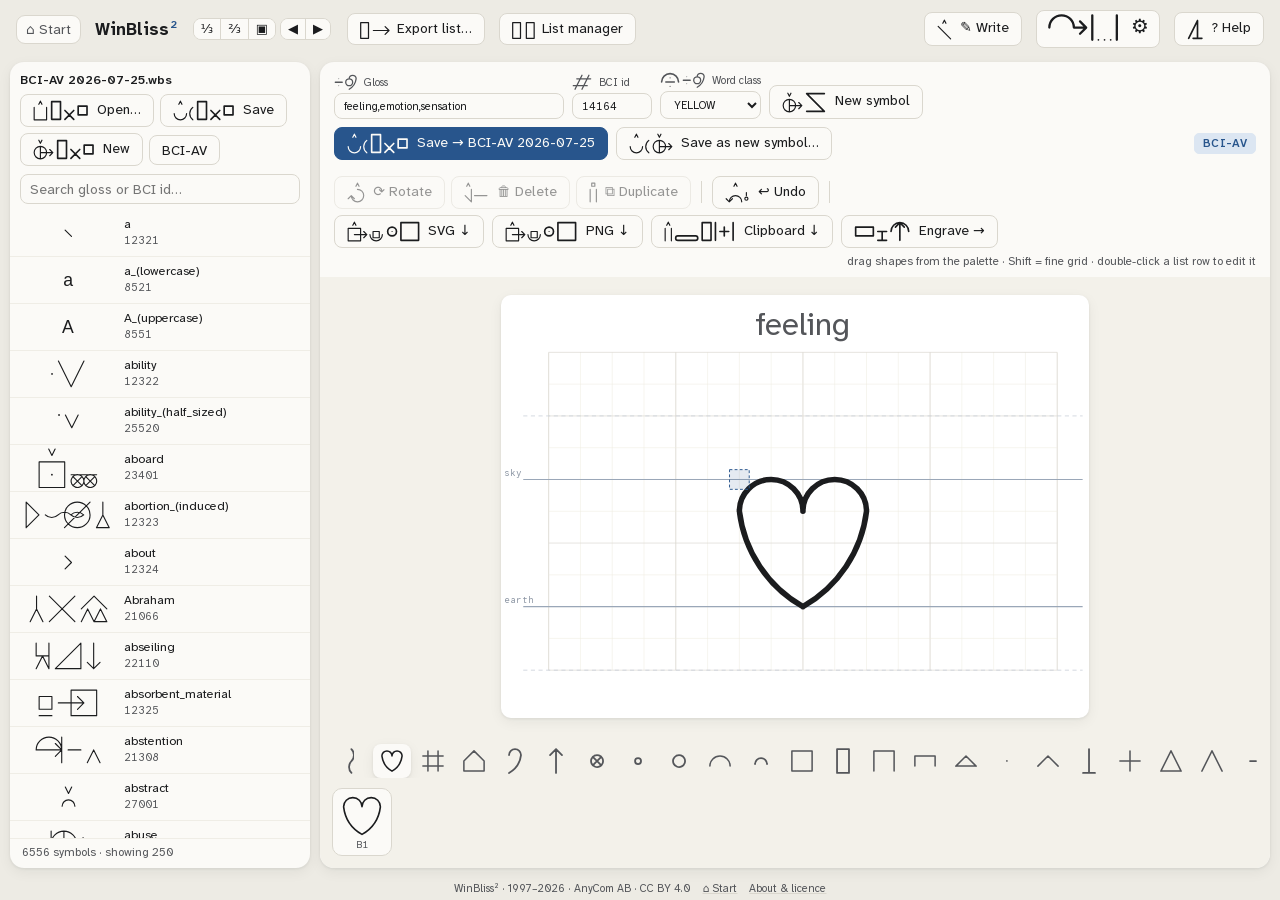
==== workbench/index.html @ 46752859 "Skriv: ord utan symbol färgas och stryks under i skrivfältet Ett ord som inte fick någon symbol, ell" ====
<!DOCTYPE html>
<html lang="en">
<head>
<meta charset="utf-8">
<link rel="manifest" href="manifest.webmanifest">
<meta name="theme-color" content="#28558C">
<link rel="icon" href="icons/favicon.svg" type="image/svg+xml">
<link rel="apple-touch-icon" href="icons/apple-touch-icon.png">
<title>WinBliss²</title>
<meta name="robots" content="noindex, nofollow"><!-- beta: remove at public launch -->
<meta name="viewport" content="width=device-width, initial-scale=1">
<link rel="stylesheet" href="css/wb-fonts.css">
<style>
:root{
  --ground:#EDEBE4; --panel:#FBFAF7; --panel-2:#F3F1EA; --ink:#1B1C1E; --dim:#54565A;
  --accent:#28558C; --accent-soft:#DCE6F2; --rule:#DAD7CE; --rule-soft:#EFEDE6;
  --sel:#B4436C; --mono-bg:#EFEDE6; --stage:#FFFFFF; --on-accent:#FFFFFF;
  --grid-a:#D8D5CC; --grid-b:#ECEADE; --staff:#9AA7B8; --staff-dim:#C9CFD8; --staff-text:#8A94A2;
  --shadow:0 1px 3px rgba(25,26,30,.08),0 4px 14px rgba(25,26,30,.06);
}
@media (prefers-color-scheme: dark){
  :root:not([data-theme="light"]){
    --ground:#141518; --panel:#1E2023; --panel-2:#26282C; --ink:#E8E6E1; --dim:#A5A7AB;
    --accent:#7FA8DB; --accent-soft:#223146; --rule:#33363B; --rule-soft:#2A2C30;
    --sel:#E0759E; --mono-bg:#26282A; --stage:#17181B; --on-accent:#141518;
    --grid-a:#33363C; --grid-b:#232529; --staff:#5A6A80; --staff-dim:#3A4350; --staff-text:#78828F;
    --shadow:0 1px 3px rgba(0,0,0,.4),0 4px 14px rgba(0,0,0,.3);
  }
}
:root[data-theme="dark"]{
  --ground:#141518; --panel:#1E2023; --panel-2:#26282C; --ink:#E8E6E1; --dim:#A5A7AB;
  --accent:#7FA8DB; --accent-soft:#223146; --rule:#33363B; --rule-soft:#2A2C30;
  --sel:#E0759E; --mono-bg:#26282A; --stage:#17181B; --on-accent:#141518;
  --grid-a:#33363C; --grid-b:#232529; --staff:#5A6A80; --staff-dim:#3A4350; --staff-text:#78828F;
  --shadow:0 1px 3px rgba(0,0,0,.4),0 4px 14px rgba(0,0,0,.3);
}
*{box-sizing:border-box}
html,body{height:100%}
body{margin:0;font-family:'Atkinson Hyperlegible Next','Atkinson Hyperlegible',system-ui,sans-serif;
  font-size:14px;color:var(--ink);background:var(--ground);display:flex;flex-direction:column;}
button{font:inherit;color:var(--ink);background:var(--panel);border:1px solid var(--rule);
  border-radius:8px;padding:5px 12px;cursor:pointer;}
button:hover{border-color:var(--accent);color:var(--accent)}
button.primary{background:var(--accent);border-color:var(--accent);color:var(--panel)}
button.primary:hover{color:var(--panel);filter:brightness(1.08)}
button:disabled{opacity:.45;cursor:default;pointer-events:none}
input,select{font:inherit;color:var(--ink);padding:5px 9px;border:1px solid var(--rule);
  border-radius:8px;background:var(--panel)}
input:focus,select:focus,button:focus-visible{outline:2px solid var(--accent);outline-offset:1px}
/* links and role="button" get the same visible ring as buttons (2026-11-12) */
a:focus-visible,textarea:focus-visible,[role="button"]:focus-visible,[tabindex]:not(#stage *):focus-visible{outline:2px solid var(--accent);outline-offset:2px}
.mono{font-family:'Atkinson Hyperlegible Mono',ui-monospace,Menlo,monospace}

header{display:flex;align-items:center;gap:14px;padding:10px 16px 4px;flex:none}
#homeLink{color:var(--dim);text-decoration:none;font-size:13.5px;border:1px solid var(--rule);
  border-radius:9px;padding:5px 9px;background:var(--panel);white-space:nowrap}
#homeLink:hover{border-color:var(--accent);color:var(--accent)}
header button{white-space:nowrap}
header #btnSettings{font-size:20px;line-height:1;padding:2px 10px 4px}
header h1{font-size:17px;margin:0;font-weight:700}
header h1 sup{color:var(--accent);font-size:.62em;font-weight:700;vertical-align:super;margin-left:1px}
header .sub{color:var(--dim);font-size:12px}
header .spacer{flex:1}
#status{font-size:12px;color:var(--dim)}

main{flex:1;display:flex;min-height:0;gap:10px;padding:10px}
.card, #listPanel, #paneB, #editor{background:var(--panel);border-radius:14px;box-shadow:var(--shadow)}

/* ---- left: list panel ---- */
#listPanel{width:300px;flex:none;display:flex;flex-direction:column;min-height:0;overflow:hidden}
.paneHead{display:flex;gap:6px;align-items:center;padding:10px 10px 8px;flex-wrap:wrap}
.paneHead .name{font-weight:600;font-size:12.5px;flex:1 0 100%;white-space:nowrap;overflow:hidden;text-overflow:ellipsis}
#search,#searchB{margin:0 10px 6px;width:calc(100% - 20px)}
.rows{flex:1;overflow-y:auto;min-height:0;border-radius:0 0 0 0}
.rows.dropping{outline:2.5px dashed var(--accent);outline-offset:-5px;background:var(--accent-soft)}
.row.insBefore{box-shadow:inset 0 3px 0 var(--accent)}
.row.insAfter{box-shadow:inset 0 -3px 0 var(--accent)}
.row{display:flex;align-items:center;gap:8px;padding:2px 10px;cursor:pointer;border-bottom:1px solid var(--rule-soft);user-select:none}
.row:hover{background:var(--panel-2)}
.row.sel{background:var(--accent-soft)}
.row .thumb{flex:none;width:96px;height:42px;display:flex;justify-content:center;align-items:center;color:var(--ink);overflow:hidden}
.row .thumb svg{max-width:100%;max-height:100%;width:auto;height:auto}
.row .g{flex:1;font-size:12.5px;line-height:1.25;overflow:hidden}
.row .id{font-size:11px;color:var(--dim)}
.row .editG{visibility:hidden;flex:none;padding:2px 7px;font-size:12px;border-color:transparent;background:transparent}
.row:hover .editG,.row:focus-within .editG{visibility:visible}
.row .editG:hover{border-color:var(--accent)}
.count{padding:6px 12px 8px;font-size:11.5px;color:var(--dim);border-top:1px solid var(--rule-soft)}

/* ---- center: editor ---- */
#editor{flex:1;display:flex;flex-direction:column;min-width:0;min-height:0;overflow:hidden}
#edMeta{display:flex;gap:8px;align-items:flex-end;padding:10px 14px 8px;flex-wrap:wrap}
#edMeta label{font-size:11px;color:var(--dim);display:flex;flex-direction:column;gap:2px}
#gloss{width:230px} #symId{width:80px} #country{width:60px}
/* The canvas may never be hidden (Håkan, 2026-10-14: on a cramped window the
   wrapped meta/tool rows and the palette squeezed the drawing surface to a
   sliver). min-height guarantees it working space; the chrome yields instead
   (compact media query below + the single-row palette). */
#stageWrap{position:relative;flex:1;overflow:auto;background:var(--panel-2);
  display:flex;align-items:flex-start;justify-content:center;padding:18px;min-height:250px}
#stage{background:var(--stage);border-radius:10px;box-shadow:var(--shadow);touch-action:none}
#edTools{display:flex;gap:6px;align-items:center;padding:8px 14px;flex-wrap:wrap}
#edTools .sep{width:1px;height:22px;background:var(--rule);margin:0 4px}
#edTools .inline{display:flex;align-items:center;gap:5px;font-size:12px;color:var(--dim)}
#edTools input[type=color]{padding:0;width:30px;height:26px;border-radius:6px;cursor:pointer}
#btnInkReset{padding:3px 8px;font-size:11.5px}
.saveGroup{display:flex;gap:8px;flex-wrap:nowrap}
#hint{font-size:11.5px;color:var(--dim);margin-left:auto}

/* ---- palette ---- */
#palette{flex:none;background:var(--panel-2);border-radius:0 0 14px 14px}
#glossXl{font-size:11.5px;color:var(--dim);margin-left:6px;white-space:nowrap}
/* canvas elements: hover glints the line ("click now and THIS is what you
   pick"), keyboard focus glows the same way — focus and selection are one */
#stage .el{transition:filter .12s ease;outline:none}
/* the glint is the SELECTION colour — "click now and it becomes this" (PeO).
   Strong on purpose: thicker pen + triple glow; a thin stroke's shadow alone
   was barely visible (PeO, 2026-08-25). */
/* NB: shadow radii are in the stage's viewBox UNITS (the stroke itself is 35),
   not screen px — px-scale radii were invisible, which was the whole bug */
#stage .el:hover,#stage .el:focus,#stage .el:has(+ .handle:hover){
  stroke-width:50;
  filter:drop-shadow(0 0 20px var(--sel))
         drop-shadow(0 0 55px color-mix(in srgb, var(--sel) 60%, transparent))}
/* dark mode drowns the glow (light strokes on dark ground) — brighter core,
   more layers, and a slight rose tint on the stroke itself */
@media (prefers-color-scheme: dark){
  :root:not([data-theme="light"]) #stage .el:hover,
  :root:not([data-theme="light"]) #stage .el:focus,
  :root:not([data-theme="light"]) #stage .el:has(+ .handle:hover){
    stroke:color-mix(in srgb, var(--ink) 55%, var(--sel));
    filter:drop-shadow(0 0 16px #FF8FC0)
           drop-shadow(0 0 45px color-mix(in srgb, #FF7FB5 65%, transparent))}
}
:root[data-theme="dark"] #stage .el:hover,
:root[data-theme="dark"] #stage .el:focus,
:root[data-theme="dark"] #stage .el:has(+ .handle:hover){
  stroke:color-mix(in srgb, var(--ink) 55%, var(--sel));
  filter:drop-shadow(0 0 16px #FF8FC0)
         drop-shadow(0 0 45px color-mix(in srgb, #FF7FB5 65%, transparent))}
@media (prefers-reduced-motion: reduce){#stage .el{transition:none}}
/* one row always — on narrow windows the family row scrolls sideways instead
   of wrapping into extra rows that eat the canvas height */
#famRow{display:flex;gap:calc(3px * var(--pal, 1));padding:calc(8px * var(--pal, 1)) 12px 0;flex-wrap:nowrap;overflow-x:auto}
#famRow button{padding:4px 7px;border-radius:8px;border-color:transparent;background:transparent;font-weight:600;color:var(--dim);
  display:inline-flex;align-items:center;justify-content:center;
  min-width:calc(38px * var(--pal, 1));height:calc(34px * var(--pal, 1));line-height:0}
#famRow svg{max-height:calc(26px * var(--pal, 1));width:auto}
/* palette size stepper (− / +), far right of the family row */
#palSizer{margin-left:auto;display:flex;gap:2px;align-self:center}
#palSizer button{padding:2px 9px;font-size:15px;font-weight:600;border-radius:8px;
  border-color:transparent;background:transparent;color:var(--dim)}
#palSizer button:hover:not(:disabled){color:var(--accent)}
#palSizer button:disabled{opacity:.35}
#famRow button:hover{color:var(--accent)}
#famRow button.on{background:var(--panel);color:var(--ink);box-shadow:var(--shadow)}
#variantRow{display:flex;gap:calc(8px * var(--pal, 1));padding:calc(10px * var(--pal, 1)) 12px calc(12px * var(--pal, 1));overflow-x:auto;min-height:78px;align-items:flex-end}
/* short windows: the chrome gives, the canvas keeps its space. If even that
   is not enough, the editor column scrolls while the palette stays pinned at
   the bottom — the canvas and the palette are always on screen together. */
@media (max-height: 820px){
  #edMeta{padding:6px 14px 4px}
  #edTools{padding:4px 14px}
  #hint{display:none}
  #stageWrap{padding:10px}
  #variantRow{min-height:64px}
  #editor{overflow-y:auto}
  #palette{position:sticky;bottom:0;z-index:3}
}
.varBtn{display:flex;flex-direction:column;align-items:center;gap:2px;border:1px solid var(--rule);
  border-radius:10px;padding:7px 9px 4px;background:var(--panel);cursor:grab;flex:none;color:var(--ink)}
.varBtn:hover{border-color:var(--accent)}
.varBtn .cap{font-size:min(calc(10px * var(--pal, 1)), 14px);color:var(--dim)}

/* ---- right: pane B ---- */
#paneB{width:300px;flex:none;display:none;flex-direction:column;min-height:0;overflow:hidden}
#paneB.open{display:flex}
#moveBtns{flex-direction:column;gap:6px;justify-content:center;padding:0;display:none;background:none;box-shadow:none}
body.manager #moveBtns{display:flex}
/* in Write mode both panes are vocabulary palettes for composing —
   click/select/drag words into the sentence; the move buttons belong
   to the editor flow and hide. The → sentence button shows only here. */
body.writing #moveBtns{display:none}
/* AAC writing-surface modes (Håkan's field feedback 2026-09-09): each part of
   the apparatus can be switched off to give the text every pixel */
body.writing.wnolist #listPanel,body.writing.wnolist #paneB{display:none}
body.wnochips #wChips{display:none}
body.wnochooser #wChooser{display:none !important}
/* EMBED MODE (?skriv=1 — Philip's MindExpress web window, 2026-09-11): the
   page IS the writing surface. Header, footer and hint go; paddings shrink.
   &verktyg=0 hides the tools row too. Licensing note: the attribution that
   the footer carried stays in every export and on the normal view. */
body.embed header,body.embed #colophon,body.embed #wHint{display:none}
/* the clean view still carries ONE settings button, beside Rensa (PeO
   2026-09-11): the URL sets the start state, ⚙ adjusts in the moment */
#wSettings{display:none;font-size:18px;line-height:1;padding:4px 10px 6px}
body.embed #wSettings{display:inline-block}
#wHelp{display:none} body.embed #wHelp{display:inline-block}
#edBackWrite,#edBackSep{display:none}
body.embed #edBackWrite{display:inline-block} body.embed #edBackSep{display:inline-block}
body.embed main{padding:4px;gap:4px}
body.embed #wTools{padding:4px 8px}
body.embed.embed-notools #wTools{display:none}
/* Write mode: the list-management buttons belong to the EDITING view (PeO
   2026-09-09) — the header shows only what serves the writing */
body.writing #btnExportList,body.writing #btnManager{display:none}
/* quick toggles in the header (PeO 2026-09-09): visible in Write mode only —
   pressed = the surface is shown, released = switched off */
.wToggle{display:none;font-size:12.5px;padding:5px 10px}
body.writing .wToggle{display:inline-block}
.wToggle.on{background:var(--accent-soft);border-color:var(--accent);color:var(--ink)}
.wToggle:not(.on){opacity:.6;text-decoration:line-through}
.wAddBtn{display:none}
body.writing .wAddBtn{display:inline-block}

dialog{border:none;border-radius:14px;padding:20px;max-width:520px;font:inherit;
  color:var(--ink);background:var(--panel);box-shadow:var(--shadow)}
dialog::backdrop{background:rgba(12,13,16,.45)}
.dlgRows{display:flex;flex-direction:column;gap:12px;min-width:320px}
.dlgRow{display:flex;justify-content:space-between;align-items:center;gap:18px;font-size:13.5px}
#helpDlg{max-width:760px}
.dlgSec{margin:18px 0 8px;font-size:11.5px;font-weight:700;text-transform:uppercase;letter-spacing:.07em;color:var(--dim)}
#stage .staffLbl{font-family:"Atkinson Hyperlegible Mono",ui-monospace,SFMono-Regular,Menlo,monospace}
#stage .stageCap{fill:var(--ink);stroke:none;cursor:text;
  font-family:"Atkinson Hyperlegible Next","Atkinson Hyperlegible",sans-serif}
#stage .stageCap.autoCap{fill:var(--dim)}
#stage .stageCap:hover{fill:var(--accent, var(--ink))}
.capInput{position:absolute;z-index:5;font-size:15px;text-align:center;
  border:1px solid var(--rule);border-radius:6px;padding:2px 8px;background:var(--panel);color:var(--ink)}
.stdBadge{display:inline-block;font-size:10px;font-weight:600;letter-spacing:.03em;
  padding:0 5px;border-radius:5px;vertical-align:1px;border:1px solid transparent}
.stdBadge.std{color:var(--accent);border-color:var(--accent-soft);background:var(--accent-soft)}
.stdBadge.mod{color:#8a5a00;background:rgba(220,160,40,.16);border-color:rgba(220,160,40,.3)}
.stdBadge.own{color:var(--dim);border-color:var(--rule)}
#edStdBadge{margin-left:auto;align-self:center}
#edStdBadge .stdBadge{font-size:11.5px;padding:2px 8px;vertical-align:middle}
/* ---- write view ---- */
#writeView{flex:1;display:none;flex-direction:column;min-width:0;min-height:0;overflow:hidden;
  background:var(--panel);border-radius:14px;box-shadow:var(--shadow)}
body.writing #writeView{display:flex}
/* a file dragged over Write (2026-11-26): the whole surface is the place to let it go */
#writeView{position:relative}
#writeView.fileOver::after{content:attr(data-drop);position:absolute;inset:6px;z-index:40;display:flex;align-items:center;justify-content:center;
  text-align:center;padding:20px;font-size:20px;font-weight:600;color:var(--accent);background:color-mix(in srgb,var(--panel) 86%,transparent);
  border:4px dashed var(--accent);border-radius:16px;pointer-events:none}
body.writing #editor{display:none}
#wInputRow{display:flex;gap:8px;padding:12px 14px 8px}
#wInput{flex:1;font-size:15px;font:inherit;resize:vertical;min-height:38px;padding:8px 10px;border:1px solid var(--rule);border-radius:8px;background:var(--panel);color:var(--ink)}
#wMic{font-size:17px;line-height:1}
/* Narrow window — a third of the screen (the ⅓ button) or zoomed in
   (2026-11-12): the list and the writing surface stack instead of sharing the
   width, which left the text field 22 px wide at 640 px; the buttons beside
   the text field wrap below it. */
#wInputRow{flex-wrap:wrap}
#wInput{flex:1 1 220px}
/* Håkan, 2026-11-26: with a lot of text the text field was squeezed (and even
   pushed out of sight) by the word chips. The text field always shows at least
   two rows and never shrinks; the chips scroll in their own area instead, and
   the tools row keeps its size. */
#wInputRow,#wTools{flex-shrink:0}
#wInput{line-height:1.35;min-height:calc(2.7em + 18px)}
/* words in the text field that got no symbol: another colour, underlined (2026-11-26).
   A text field cannot colour single words, so the text is drawn again in a layer
   behind it (#wInMarks) and the field's own letters are made see-through — only
   once the layer is in place (.marked), so the text never disappears. */
#wInBox{flex:1 1 220px;position:relative;display:flex;min-width:0}
#wInBox > #wInput{flex:1;min-width:0;position:relative;z-index:1}
#wInMarks{position:absolute;pointer-events:none;overflow:hidden;white-space:pre-wrap;overflow-wrap:break-word;word-break:normal;
  color:var(--ink);box-sizing:border-box;display:none}
#wInBox.marked{background:var(--panel);border-radius:8px}
#wInBox.marked #wInMarks{display:block}
#wInBox.marked #wInput{color:transparent;caret-color:var(--ink);background:transparent}
#wInBox.marked #wInput::selection{color:transparent;background:color-mix(in srgb,var(--accent) 30%,transparent)}
#wInput::placeholder{color:var(--dim);opacity:1}
#wInMarks .noSym{color:var(--sel);text-decoration:underline 2px;text-underline-offset:3px;text-decoration-skip-ink:none}
#wChips{flex:0 1 auto;max-height:40%;overflow-y:auto}
@media (max-width: 900px){
  body.writing main{flex-direction:column}
  body.writing #listPanel,body.writing #paneB.open{width:auto;flex:0 1 auto;max-height:30vh}
  body.writing #writeView{flex:1 1 60vh;min-height:min(60vh,420px);overflow:auto}
  /* the parts keep their size and the writing surface scrolls instead */
  body.writing #writeView > *{flex-shrink:0}
  /* the text field stays in sight at the top while the surface scrolls */
  body.writing #wInputRow{position:sticky;top:0;z-index:3;background:var(--panel)}
  body.writing #wChips{max-height:none}
  body.writing #wPreviewWrap{min-height:240px}
  /* the header buttons (Skriv, ⚙, ?) wrap to a second row instead of going off screen */
  header{flex-wrap:wrap;row-gap:6px}
}
/* live recording state: unmistakably red and pulsing (steady red when the
   user prefers reduced motion) */
#wMic.recording{background:#C62828;border-color:#C62828;color:#fff;font-size:14px;
  animation:micPulse 1.2s ease-in-out infinite}
@keyframes micPulse{0%,100%{box-shadow:0 0 0 0 rgba(198,40,40,.45)}50%{box-shadow:0 0 0 7px rgba(198,40,40,0)}}
@media (prefers-reduced-motion: reduce){#wMic.recording{animation:none}}
#wChips{display:flex;gap:10px;padding:6px 14px;flex-wrap:wrap;align-items:flex-end;min-height:64px}
.wChip{display:flex;flex-direction:column;align-items:center;gap:2px;border:1px solid var(--rule);
  border-radius:10px;padding:6px 9px 3px;background:var(--panel-2);cursor:pointer;color:var(--ink)}
.wChip:hover{border-color:var(--accent)}
.wChip.on{border-color:var(--accent);outline:2px solid var(--accent-soft)}
.wChip.unmatched{border-style:dashed;color:var(--dim)}
.wChip.fuzzy{border-style:dashed;border-color:#c99b2e}
.wBr{flex-basis:100%;height:0}
.wChip .cap{font-size:10.5px;color:var(--dim)}
/* Bliss-glosor's writing rules (2026-11-19): a left-out word (an article, "ska"
   before a verb in the future) and the note under a synonym or derived verb */
.wChip.skipped{border-style:dashed;opacity:.75}
.wChip .skipWord{font-size:15px;text-decoration:line-through;color:var(--dim);padding:6px 4px}
.wChip .note,.varBtn .note{font-size:10px;color:var(--accent)}
.wGuessHead{flex:1 0 100%;margin:0 0 4px;font-size:12.5px;color:var(--dim)}
.wChip svg{max-height:42px;width:auto}
#wChooser{margin:0 14px 6px;padding:10px 12px;border:1px solid var(--rule);border-radius:10px;background:var(--panel-2)}
#wChooser .wCands{display:flex;gap:8px;flex-wrap:wrap;margin-bottom:8px}
#wChooser .wInds{display:flex;gap:6px;flex-wrap:wrap;align-items:center;font-size:12px;color:var(--dim)}
#wChooser button.sel{border-color:var(--accent);background:var(--accent-soft)}
#wChooser .wInds kbd{font:inherit;font-size:9.5px;color:var(--dim);margin-left:5px;
  border:1px solid var(--rule);border-radius:4px;padding:0 3px;background:var(--panel)}
/* centre via margin:auto, NOT align/justify-center: flex-centering makes the
   top of oversized content unscrollable (caught by PeO + Håkan 2026-09-09) */
#wPreviewWrap{flex:1;overflow:auto;background:var(--panel-2);display:flex;padding:14px;min-height:0}
/* the writing surface is a full-width PAGE, not a floating card — lines start
   at the left margin like a document (PeO 2026-09-09) */
#wPreview{background:var(--stage);border-radius:10px;box-shadow:var(--shadow);padding:16px 26px;width:100%;margin:auto}
#wTools{display:flex;gap:8px;align-items:center;padding:8px 14px}
#wHint{font-size:11.5px;color:var(--dim);margin-left:auto}
.bIcon{margin-right:7px;display:inline-block;line-height:0;vertical-align:middle}
.bIcon:empty{display:none}
.bIcon svg{height:17px;width:auto;vertical-align:middle}
/* indicator glyphs on the Form buttons: small characters, keep them modest */
.indIcon{margin-right:5px}
.indIcon svg{height:12px}
.helpCols{display:flex;gap:28px;flex-wrap:wrap}
.helpCols section{flex:1;min-width:280px}
.helpCols h3{font-size:13px;margin:10px 0 6px;color:var(--dim);text-transform:uppercase;letter-spacing:.04em}
.keys{border-collapse:collapse;font-size:13px;width:100%}
.keys td{padding:3.5px 10px 3.5px 0;vertical-align:top;border-bottom:1px solid var(--rule-soft)}
.keys td:first-child{white-space:nowrap;color:var(--dim)}
kbd{font-family:'Atkinson Hyperlegible Mono',ui-monospace,monospace;font-size:11.5px;background:var(--mono-bg);
  border:1px solid var(--rule);border-radius:5px;padding:1px 5px;margin:0 1px}
.toast{position:fixed;bottom:18px;left:50%;transform:translateX(-50%);background:var(--ink);color:var(--ground);
  padding:8px 16px;border-radius:10px;font-size:13px;opacity:0;transition:opacity .25s;pointer-events:none;z-index:50}
.toast.show{opacity:.95}
#colophon{flex:none;display:flex;flex-wrap:wrap;justify-content:center;gap:0 12px;text-align:center;
  padding:3px 12px 5px;font-size:11px;line-height:1.3;color:var(--dim)}
#colophon a{color:var(--dim);text-decoration-color:var(--rule)}
#colophon a:hover{color:var(--accent)}
/* Formfamiljer inside Skriv (Håkan, 2026-10-30): an overlay over the writing
   page, so a word is fetched without leaving the Skriv window */
#famOverlay{position:fixed;inset:0;z-index:40;background:rgba(20,21,24,.45);display:flex;
  align-items:center;justify-content:center;padding:2vh 2vw}
#famOverlay[hidden]{display:none}
#famBox{background:var(--panel);border-radius:14px;box-shadow:var(--shadow);width:100%;height:100%;
  max-width:1400px;display:flex;flex-direction:column;overflow:hidden}
#famHead{display:flex;align-items:center;gap:10px;padding:8px 10px 8px 16px;border-bottom:1px solid var(--rule)}
#famHead .grow{flex:1;color:var(--dim);font-size:13px}
#famFrame{flex:1;border:0;width:100%;background:var(--ground)}
@media (prefers-reduced-motion: reduce){ *{transition:none !important} }
</style>
</head>
<body>
<header>
  <!-- the same visible way home as the other parts (PeO, 2026-09-25); the footer
       link stays for whoever looks there. Hidden in embed mode with the header. -->
  <a id="homeLink" href="start.html" title="To the start page">⌂ Start</a>
  <h1>WinBliss<sup>2</sup></h1>
  <button id="btnExportList"><span class="bIcon"></span>Export list…</button>
  <button id="btnManager"><span class="bIcon"></span>List manager</button>
  <button id="wtList" class="wToggle" title="Show or hide the word list" aria-pressed="true">List</button>
  <button id="wtChips" class="wToggle" title="Show or hide the word alternatives" aria-pressed="true">Words</button>
  <button id="wtChooser" class="wToggle" title="Show or hide the form row" aria-pressed="true">Forms</button>
  <span class="spacer"></span>
  <button id="btnWrite">✎ Write</button>
  <button id="btnSettings" title="Settings" aria-label="Settings">⚙</button>
  <button id="btnHelp" title="Help & keyboard shortcuts (?)" aria-label="Help and keyboard shortcuts">? Help</button>
</header>
<main>
  <section id="listPanel" aria-label="Symbol list">
    <div class="paneHead">
      <span class="name" id="listAName">BCI-AV 2026-07-25</span>
      <button id="btnOpen">Open…</button>
      <button id="btnSaveList">Save</button>
      <button id="btnNewList" title="Empty the list">New</button>
      <button id="btnResetStd" title="Reload the shipped BCI-AV 2026 standard">BCI-AV</button>
      <button id="wAddA" class="wAddBtn" title="Append the selected symbols to the sentence">→ sentence</button>
    </div>
    <input id="search" type="search" placeholder="Search gloss or BCI id…" autocomplete="off">
    <div class="rows" id="rowsA" tabindex="0"></div>
    <div class="count" id="countA"></div>
  </section>

  <div id="moveBtns">
    <button id="mvSelR" title="Move selected right">▶</button>
    <button id="mvAllR" title="Move all right">⏩</button>
    <button id="mvSelL" title="Move selected left">◀</button>
    <button id="mvAllL" title="Move all left">⏪</button>
  </div>

  <section id="writeView" aria-label="Write in Bliss" data-drop="Drop the PDF from BlissOnline, or a WinBliss document, here">
    <div id="wInputRow">
      <div id="wInBox"><div id="wInMarks" aria-hidden="true"></div><textarea id="wInput" rows="2" placeholder="Write — every word becomes Bliss; new line = new line…" autocomplete="off"></textarea></div>
      <button id="wMic" title="Dictate" aria-label="Dictate">🎤</button>
      <button id="wAI" title="Let AI interpret the sentence into Bliss grammar — every choice stays editable" style="display:none">✨ Interpret</button>
      <button id="wSpeak" title="Read the text aloud (click again to stop)">🔊 Read aloud</button>
      <button id="wFam" title="Fetch a word from Form families without leaving Write">⬡ Form families…</button>
      <button id="wClear">Clear</button>
      <button id="wSettings" title="Settings" aria-label="Settings">⚙</button>
      <!-- the header (and its ? Help) is hidden when embedded: help in the tools row instead -->
      <button id="wHelp" title="Help: all keyboard shortcuts">? Help</button>
    </div>
    <div id="wChips" role="group" aria-label="Sentence words"></div>
    <div id="wChooser" hidden></div>
    <div id="wPreviewWrap"><div id="wPreview"></div></div>
    <div id="wTools">
      <span class="saveGroup">
        <button id="wOpenDoc">Open…</button>
        <button id="wSaveDoc">Save ↓</button>
      </span>
      <span class="sep" style="width:1px;height:22px;background:var(--rule)"></span>
      <span class="saveGroup">
        <button id="wSVG">SVG ↓</button>
        <button id="wPNG">PNG ↓</button>
        <button id="wDoc">Word ↓</button>
        <button id="wPrint">PDF…</button>
        <button id="wClip">Clipboard ↓</button>
      </span>
      <span class="sep" style="width:1px;height:22px;background:var(--rule)"></span>
      <span class="saveGroup">
        <button id="wToShow" title="The text as a new slide in Slideshow">→ Slideshow</button>
        <button id="wToTag" title="The symbols onto an engraving tag">→ Engraving tag</button>
      </span>
      <span id="wHint">every word can be adjusted — click it · unmatched words become text, or new symbols of your own</span>
    </div>
  </section>

  <section id="paneB" aria-label="Second list">
    <div class="paneHead">
      <span class="name" id="listBName">(empty list)</span>
      <button id="btnOpenB">Open…</button>
      <button id="btnSaveB">Save</button>
      <button id="btnNewB">New</button>
      <button id="wAddB" class="wAddBtn" title="Append the selected symbols to the sentence">→ sentence</button>
      <button id="btnCloseB" title="Close pane">✕</button>
    </div>
    <input id="searchB" placeholder="Search gloss or BCI id…" autocomplete="off">
    <div class="rows" id="rowsB" tabindex="0"></div>
    <div class="count" id="countB"></div>
  </section>

  <section id="editor" aria-label="Symbol editor">
    <div id="edMeta">
      <label>Gloss <input id="gloss" placeholder="new_symbol"><span id="glossXl" style="display:none"></span></label>
      <label>BCI id <input id="symId" class="mono" placeholder="—" title="Only BCI assigns standard ids"></label>
      <label>Word class <select id="wclass">
        <option>YELLOW</option><option>RED</option><option>GREEN</option>
        <option>BLUE</option><option>WHITE</option><option>GRAY</option></select></label>
      <label style="display:none">Origin <input id="country" value="SWE"></label>
      <button id="btnNewSym">New symbol</button>
      <span class="saveGroup">
        <button id="btnAddToList" class="primary">Save to list</button>
        <button id="btnAddToListB" class="primary" style="display:none"></button>
        <button id="btnSaveAsNew" title="Save the drawing as a new symbol with its own id — the symbol it was made from stays as it was">Save as new symbol…</button>
      </span>
      <span id="edStdBadge"></span>
    </div>
    <!-- Toolbar ABOVE the canvas (PeO, 2026-08-25): tab order runs
         meta -> tools -> canvas shapes -> palette, so moving between the
         shapes and the palette never crosses the whole toolbar. -->
    <div id="edTools">
      <!-- embed mode hides the header, so "open in editor" needs a way back (Håkan, 2026-09-24) -->
      <button id="edBackWrite" class="primary">← Write</button>
      <span class="sep" id="edBackSep"></span>
      <button id="btnRotate" title="R">⟳ Rotate</button>
      <button id="btnDelete" title="Delete/Backspace">🗑 Delete</button>
      <button id="btnDup" title="D">⧉ Duplicate</button>
      <span class="sep"></span>
      <button id="btnUndo" title="Cmd/Ctrl+Z">↩ Undo</button>
      <span class="sep"></span>
      <span class="saveGroup">
        <button id="btnExportSVG">SVG ↓</button>
        <button id="btnExportPNG">PNG ↓</button>
        <button id="btnCopyClip">Clipboard ↓</button>
        <button id="btnGravyr" title="Open the symbol on an engraving tag">Engrave →</button>
      </span>
      <span id="hint">drag shapes from the palette · Shift = fine grid · double-click a list row to edit it</span>
    </div>
    <div id="stageWrap"><svg id="stage" tabindex="0" aria-label="Editing canvas"></svg></div>
    <div id="palette">
      <div id="famRow" role="tablist" aria-label="Shape families"></div>
      <div id="variantRow"></div>
    </div>
  </section>
</main>
<!-- Compact footer (Håkan, 2026-09-24: on a low-res screen with enlarged text the two-line
     colophon ate the workspace). The full attribution lives in Settings → About & licence. -->
<footer id="colophon">
  <span>WinBliss² · 1997–2026 · AnyCom AB · CC BY 4.0</span>
  <a href="start.html" title="Till startsidan">⌂ Start</a>
  <a href="#" id="aboutLink">About &amp; licence</a>
</footer>
<div id="famOverlay" hidden>
  <div id="famBox" role="dialog" aria-modal="true" aria-labelledby="famTitle">
    <div id="famHead">
      <b id="famTitle">Form families</b>
      <span class="grow" id="famSub">pick a word, then “Send to Write” — it lands at the end of your text</span>
      <button id="famClose" title="Back to Write (Esc)">✕ Close</button>
    </div>
    <iframe id="famFrame" title="Form families"></iframe>
  </div>
</div>
<div class="toast" id="toast" role="status"></div>

<dialog id="helpDlg" aria-label="Help and keyboard shortcuts">
  <h2 style="margin:0 0 4px;font-size:16px">Keyboard shortcuts</h2>
  <p style="margin:0 0 14px;color:var(--dim);font-size:12.5px">WinBliss can be driven entirely from the keyboard.</p>
  <div class="helpCols">
    <section>
      <h3>Canvas (editing)</h3>
      <table class="keys">
        <tr><td><kbd>←</kbd><kbd>→</kbd><kbd>↑</kbd><kbd>↓</kbd></td><td>move selected elements</td></tr>
        <tr><td><kbd>Shift</kbd>+arrows / drag</td><td>fine grid (1 unit)</td></tr>
        <tr><td><kbd>R</kbd></td><td>rotate (cycles the four orientations)</td></tr>
        <tr><td><kbd>D</kbd></td><td>duplicate</td></tr>
        <tr><td><kbd>Delete</kbd></td><td>delete selected</td></tr>
        <tr><td><kbd>⌘/Ctrl</kbd>+<kbd>Z</kbd></td><td>undo</td></tr>
        <tr><td><kbd>⌘/Ctrl</kbd>+<kbd>A</kbd></td><td>select all elements</td></tr>
        <tr><td><kbd>⌘/Ctrl</kbd>+click</td><td>add/remove from selection</td></tr>
        <tr><td>double-click text element</td><td>edit its text</td></tr>
      </table>
    </section>
    <section>
      <h3>Shape palette</h3>
      <table class="keys">
        <tr><td><kbd>Tab</kbd> → family, <kbd>Enter</kbd></td><td>open family; focus jumps to its first shape</td></tr>
        <tr><td><kbd>←</kbd><kbd>→</kbd></td><td>browse shapes</td></tr>
        <tr><td><kbd>Enter</kbd>/<kbd>Space</kbd></td><td>add the focused shape to the canvas</td></tr>
      </table>
      <h3>Symbol lists</h3>
      <table class="keys">
        <tr><td>click</td><td>open the symbol in the editor</td></tr>
        <tr><td><kbd>⌘/Ctrl</kbd>+click, <kbd>Shift</kbd>+click</td><td>multi-select, range select</td></tr>
        <tr><td><kbd>F2</kbd></td><td>edit gloss &amp; synonyms (<kbd>Enter</kbd> saves, <kbd>Esc</kbd> cancels)</td></tr>
        <tr><td>drag a row</td><td>reorder in place · drag to the other list copies (<kbd>Shift</kbd> moves) · drop on the canvas to merge</td></tr>
      </table>
      <h3>Everywhere</h3>
      <table class="keys">
        <tr><td><kbd>?</kbd></td><td>this help</td></tr>
        <tr><td><kbd>Esc</kbd></td><td>close any dialog</td></tr>
        <tr><td><kbd>Alt</kbd>+<kbd>P</kbd></td><td>read aloud / stop reading (Write, Slideshow, Form families)</td></tr>
        <tr><td><kbd>$</kbd> then <kbd>C</kbd>/<kbd>S</kbd>/<kbd>O</kbd>/<kbd>H</kbd></td>
          <td>copy · save · open · start page — pressed one at a time, nothing held down;
          the same keys in every WinBliss part (<kbd>$</kbd><kbd>?</kbd> lists them)</td></tr>
      </table>
    </section>
  </div>
  <form method="dialog" style="display:flex;justify-content:flex-end;gap:8px;margin-top:16px">
    <button type="button" id="helpSwitch">Steering and shortcuts…</button>
    <button value="done" class="primary" autofocus>Done</button>
  </form>
</dialog>

<dialog id="settingsDlg" aria-label="Settings">
  <h2 style="margin:0 0 14px;font-size:16px">Settings</h2>
  <h3 class="dlgSec" style="margin:0 0 8px">Interface</h3>
  <div class="dlgRows">
    <label class="dlgRow"><span>Language</span>
      <select id="setLang">
        <option value="en">English</option>
        <option value="sv">Svenska</option>
      </select></label>
    <label class="dlgRow"><span>Symbol glosses</span>
      <select id="setGloss"></select></label>
    <label class="dlgRow"><span>Theme</span>
      <select id="setTheme">
        <option value="auto">Follow system</option>
        <option value="light">Light</option>
        <option value="dark">Dark</option>
      </select></label>
  </div>
  <h3 class="dlgSec">Export</h3>
  <div class="dlgRows">
    <label class="dlgRow">Ink colour
      <span style="display:flex;gap:8px;align-items:center">
        <input type="color" id="inkColor" value="#1b1c1e">
        <button id="btnInkReset" title="Follow the light/dark theme">auto</button>
      </span></label>
    <label class="dlgRow"><span>Background</span>
      <span style="display:flex;gap:8px;align-items:center">
        <select id="bgMode">
          <option value="transparent">Transparent</option>
          <option value="white">White</option>
          <option value="class">Word-class colour</option>
          <option value="custom">Custom…</option>
        </select>
        <input type="color" id="bgColor" value="#000000" style="display:none" aria-label="Custom background colour">
      </span></label>
    <label class="dlgRow"><span>Text</span>
      <select id="expText">
        <option value="none">Without text</option>
        <option value="top">Above the symbol</option>
        <option value="bottom">Below the symbol</option>
      </select></label>
    <label class="dlgRow"><span>Size (px per unit)</span>
      <input type="number" id="expUnit" value="24" min="4" max="96" style="width:70px"></label>
  </div>
  <h3 class="dlgSec">Write view</h3>
  <div class="dlgRows">
    <label class="dlgRow"><span>Show the word list</span>
      <input type="checkbox" id="wsList" checked></label>
    <label class="dlgRow"><span>Show word alternatives</span>
      <input type="checkbox" id="wsChips" checked></label>
    <label class="dlgRow"><span>Show the form row</span>
      <input type="checkbox" id="wsChooser" checked></label>
    <label class="dlgRow"><span>Symbol size (px per square)</span>
      <input type="number" id="wsUnit" value="11" min="6" max="60" style="width:70px"></label>
    <label class="dlgRow"><span>Text size (%)</span>
      <input type="number" id="wsText" value="100" min="0" max="300" step="10" style="width:70px"></label>
    <label class="dlgRow"><span>Word spacing (squares)</span>
      <input type="number" id="wsGap" value="8" min="1" max="40" style="width:70px"></label>
    <label class="dlgRow"><span>Line thickness</span>
      <input type="number" id="wsPen" value="35" min="15" max="150" step="5" style="width:70px"></label>
  </div>
  <h3 class="dlgSec" id="setSpeakHead">Read aloud</h3>
  <div class="dlgRows">
    <label class="dlgRow"><span>Voice</span>
      <select id="setVoice"></select></label>
    <label class="dlgRow"><span>Reading speed</span>
      <span style="display:flex;gap:8px;align-items:center">
        <input type="range" id="setRate" min="0.5" max="1.6" step="0.05" value="0.9" style="width:140px">
        <button id="btnVoiceTest" type="button">▶ Test</button>
      </span></label>
  </div>
  <p id="setVoiceNote" style="margin:6px 0 4px;font-size:12px;line-height:1.45;color:var(--dim)">The list shows the voices this browser has. Edge has more (also women's voices online); on Windows more can be added under Settings → Time &amp; language → Speech.</p>
  <p id="setSpeakKey" style="margin:0 0 4px;font-size:13px;line-height:1.45">Alt+P — read aloud, or stop reading. Works in Write, Slideshow and Form families.</p>
  <h3 class="dlgSec" id="aboutHead">About &amp; licence</h3>
  <p id="aboutText" style="margin:0;font-size:12.5px;line-height:1.45;color:var(--dim)">
    <span id="aboutA">WinBliss² · THE Bliss tool 1997–2026 · © 2026 AnyCom AB · CC BY 4.0.</span><br>
    <span id="aboutB">Blissymbolics © C.K. Bliss 1949, 1965 · symbols © Blissymbolics Communication International (BCI),
    distributed under CC BY-SA 4.0 — conforming to the BCI Authorized Vocabulary,</span>
    <a href="https://www.blissymbolics.org" target="_blank" rel="noopener">blissymbolics.org</a><br>
    <span id="aboutC">Writing rules from Bliss-glosor © 2026 John Säbom (MIT) · synonyms Swesaurus and word frequencies
    SUC 3.0 © Språkbanken Text, University of Gothenburg, CC BY 4.0.</span>
  </p>
  <p id="aboutSlogan" lang="sv" style="margin:10px 0 0;font-size:15px;font-weight:600;letter-spacing:.04em">Intryck Uttryck Avtryck</p>
  <div style="display:flex;gap:8px;margin-top:18px;flex-wrap:wrap">
    <button id="btnWbxSave">Save preferences</button>
    <button id="btnWbxOpen">Load preferences</button>
    <span style="flex:1"></span>
    <form method="dialog" style="display:inline"><button value="done" class="primary" autofocus>Done</button></form>
  </div>
</dialog>

<dialog id="nameDlg" aria-labelledby="nameMsg">
  <p id="nameMsg" style="margin:0 0 10px;max-width:46ch"></p>
  <input id="nameInput" autocomplete="off" style="width:100%;margin-bottom:16px">
  <div style="display:flex;gap:8px;justify-content:flex-end">
    <button type="button" id="nameCancel">Cancel</button>
    <button type="button" id="nameOk" class="primary">OK</button>
  </div>
</dialog>

<dialog id="confirmDlg" aria-labelledby="confirmMsg">
  <p id="confirmMsg" style="margin:0 0 16px;max-width:46ch"></p>
  <form method="dialog" style="display:flex;gap:8px;justify-content:flex-end">
    <button value="cancel" id="confirmCancel">Cancel</button>
    <button value="ok" id="confirmOk" class="primary" autofocus>OK</button>
  </form>
</dialog>

<dialog id="dirtyDlg">
  <p id="dirtyMsg" style="margin:0 0 6px;font-weight:600"></p>
  <p style="margin:0 0 16px;color:var(--dim)">Save it to the list before opening the next symbol?</p>
  <form method="dialog" style="display:flex;gap:8px;justify-content:flex-end">
    <button value="cancel">Cancel</button>
    <button value="discard">Don't save</button>
    <button value="save" class="primary" autofocus>Save</button>
  </form>
</dialog>

<script src="js/shared/lang.js"></script>
<script src="js/shared/styrning.js"></script>
<script src="js/shared/pwa.js"></script>
<script src="js/shared/window.js"></script>
<script src="js/shared/speak.js"></script>
<script src="js/shared/wbs.js"></script>
<script src="js/engine/bliss-shapes.js"></script>
<script src="js/engine/bliss-engine.js"></script>
<script src="js/data/bliss-data.js"></script>
<script src="js/data/glosses.js"></script>
<script src="js/shared/shortcuts.js"></script>
<script src="js/shared/switch.js"></script>
<script src="js/shared/sv-morph.js"></script>
<script src="js/shared/bliss-grammar.js"></script>
<script src="js/data/bliss-skriv-data.js"></script>
<script src="js/data/bliss-synonymer.js"></script>
<script src="js/data/bliss-harledda.js"></script>
<script src="js/shared/bliss-skriv.js"></script>
<script src="js/shared/skriv-glosor.js"></script>
<script src="js/shared/pdf-vektor.js"></script>
<script src="js/shared/blissonline.js"></script>
<script src="js/data/blissonline-glyfer.js"></script>
<script src="js/editor/app.js"></script>
<script src="js/editor/i18n.js"></script>
<script src="js/shared/ikoner.js"></script>
<script src="js/editor/ikoner.js"></script>
</body>
</html>
---- workbench/css/wb-fonts.css ----
/* Atkinson Hyperlegible Next and Mono, served from the app itself instead of
   Google Fonts: no visitor's IP address goes to a third party, and the editor
   looks the same offline. Variable fonts (one file per character set covers
   every weight). SIL Open Font License 1.1, see fonts/OFL-next.txt and
   fonts/OFL-mono.txt. Files from Google Fonts (v7 and v8), 2026-11-08. */
@font-face {
  font-family: 'Atkinson Hyperlegible Next'; font-style: normal; font-weight: 400 700; font-display: swap;
  src: url(../fonts/atkinson-hyperlegible-next-latin-ext.woff2) format('woff2');
  unicode-range: U+0100-02BA, U+02BD-02C5, U+02C7-02CC, U+02CE-02D7, U+02DD-02FF, U+0304, U+0308, U+0329, U+1D00-1DBF, U+1E00-1E9F, U+1EF2-1EFF, U+2020, U+20A0-20AB, U+20AD-20C4, U+2113, U+2C60-2C7F, U+A720-A7FF;
}
@font-face {
  font-family: 'Atkinson Hyperlegible Next'; font-style: normal; font-weight: 400 700; font-display: swap;
  src: url(../fonts/atkinson-hyperlegible-next-latin.woff2) format('woff2');
  unicode-range: U+0000-00FF, U+0131, U+0152-0153, U+02BB-02BC, U+02C6, U+02DA, U+02DC, U+0304, U+0308, U+0329, U+2000-206F, U+20AC, U+2122, U+2191, U+2193, U+2212, U+2215, U+FEFF, U+FFFD;
}
@font-face {
  font-family: 'Atkinson Hyperlegible Mono'; font-style: normal; font-weight: 400 600; font-display: swap;
  src: url(../fonts/atkinson-hyperlegible-mono-latin-ext.woff2) format('woff2');
  unicode-range: U+0100-02BA, U+02BD-02C5, U+02C7-02CC, U+02CE-02D7, U+02DD-02FF, U+0304, U+0308, U+0329, U+1D00-1DBF, U+1E00-1E9F, U+1EF2-1EFF, U+2020, U+20A0-20AB, U+20AD-20C4, U+2113, U+2C60-2C7F, U+A720-A7FF;
}
@font-face {
  font-family: 'Atkinson Hyperlegible Mono'; font-style: normal; font-weight: 400 600; font-display: swap;
  src: url(../fonts/atkinson-hyperlegible-mono-latin.woff2) format('woff2');
  unicode-range: U+0000-00FF, U+0131, U+0152-0153, U+02BB-02BC, U+02C6, U+02DA, U+02DC, U+0304, U+0308, U+0329, U+2000-206F, U+20AC, U+2122, U+2191, U+2193, U+2212, U+2215, U+FEFF, U+FFFD;
}
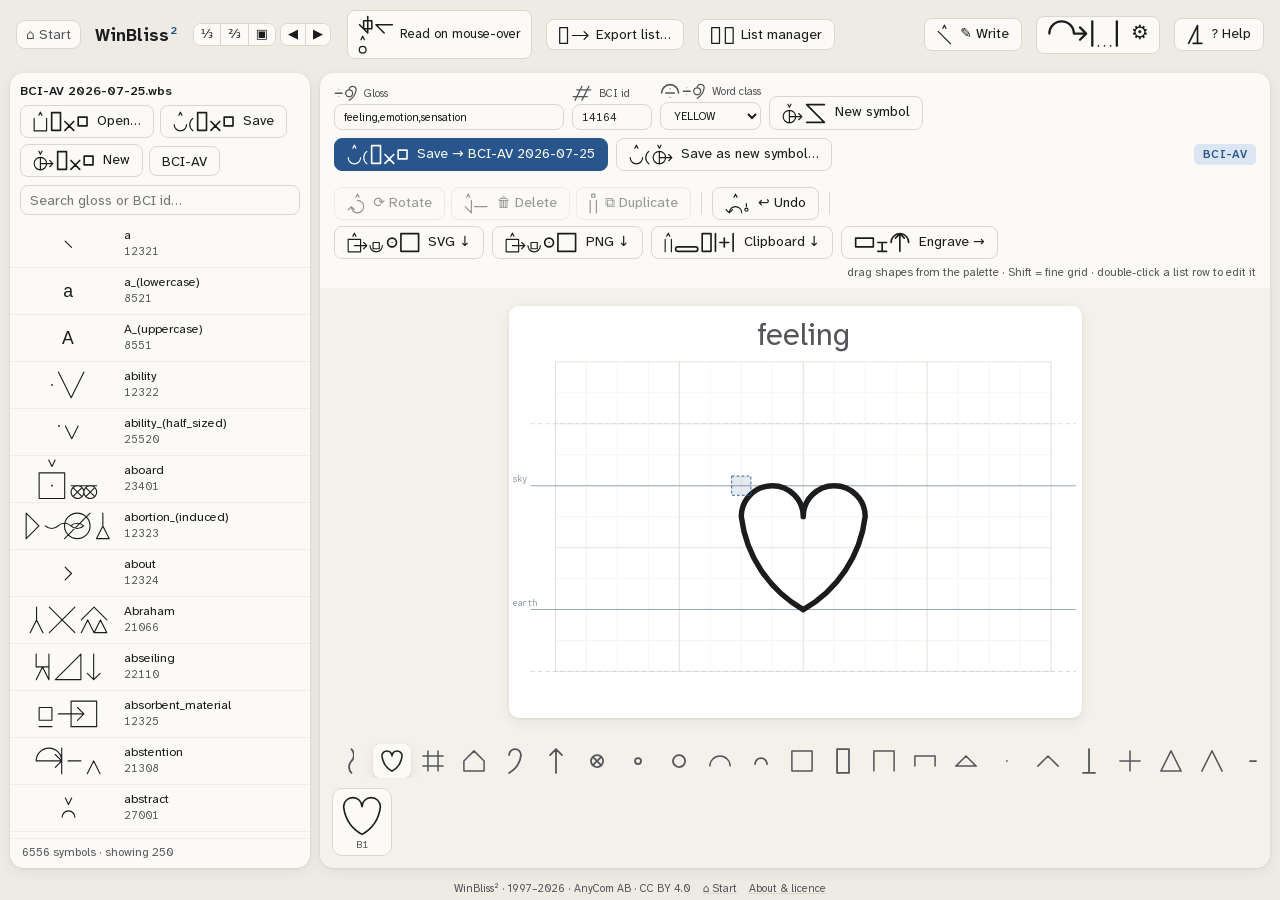
==== commit 187a381a: "Läs vid muspekare i alla verktyg – en gemensam lösning js/shared/hovertal.js: det som musen (eller b" ====
--- a/workbench/index.html
+++ b/workbench/index.html
@@ -219,6 +219,23 @@
 .dlgRows{display:flex;flex-direction:column;gap:12px;min-width:320px}
 .dlgRow{display:flex;justify-content:space-between;align-items:center;gap:18px;font-size:13.5px}
 #helpDlg{max-width:760px}
+/* PDF and Word: sizes and the page in miniature (2026-11-26) */
+#pageDlg{max-width:760px;width:min(760px,94vw)}
+#pageDlg h2{margin:0 0 4px;font-size:18px}
+.pgBody{display:flex;gap:20px;align-items:flex-start;flex-wrap:wrap}
+.pgOpts{flex:1 1 300px;min-width:0}
+.pgChoices{display:grid;grid-template-columns:repeat(auto-fill,minmax(82px,1fr));gap:6px}
+.pgChoice{display:flex;flex-direction:column;align-items:center;justify-content:flex-end;gap:4px;min-height:84px;padding:6px 4px;
+  border-width:2px;border-radius:10px;font-size:13px;font-weight:600}
+.pgChoice[aria-pressed="true"]{background:var(--accent);border-color:var(--accent);color:var(--on-accent,#fff)}
+.pgPic svg{height:var(--h);width:auto;display:block}
+.pgPic .bfill{fill:currentColor}
+.pgAa{font-family:Helvetica,Arial,sans-serif;line-height:1}
+#pgInfo{margin:12px 0 0;font-weight:600;color:var(--dim)}
+#pgSheet{--w:190px;flex:none;width:var(--w);aspect-ratio:210/297;padding:var(--pad);box-sizing:border-box;overflow:hidden;
+  background:#fff;color:#000;border-radius:3px;box-shadow:0 2px 10px rgba(0,0,0,.28)}
+.pgLine{margin-bottom:2px}.pgLine svg{display:block;max-width:100%;height:auto}
+.pgBtns{display:flex;gap:8px;justify-content:flex-end;flex-wrap:wrap;margin-top:16px}
 .dlgSec{margin:18px 0 8px;font-size:11.5px;font-weight:700;text-transform:uppercase;letter-spacing:.07em;color:var(--dim)}
 #stage .staffLbl{font-family:"Atkinson Hyperlegible Mono",ui-monospace,SFMono-Regular,Menlo,monospace}
 #stage .stageCap{fill:var(--ink);stroke:none;cursor:text;
@@ -272,6 +289,12 @@
 #wInBox.marked #wInput{color:transparent;caret-color:var(--ink);background:transparent}
 #wInBox.marked #wInput::selection{color:transparent;background:color-mix(in srgb,var(--accent) 30%,transparent)}
 #wInput::placeholder{color:var(--dim);opacity:1}
+#wNoSymBar{display:flex;align-items:center;flex-wrap:wrap;gap:8px;margin:0 14px 6px;padding:5px 8px 5px 12px;border-radius:10px;flex-shrink:0;
+  background:color-mix(in srgb,var(--sel) 9%,var(--panel));border:1px solid color-mix(in srgb,var(--sel) 45%,transparent)}
+#wNoSymBar[hidden]{display:none}
+#wNoSymCount{flex:1;min-width:10em;color:var(--sel);font-weight:700}
+#wNoSymBar button{min-height:36px;font-weight:600}
+.wChip.on.unmatched,.wChip.on.fuzzy{outline:3px solid var(--sel);outline-offset:2px}
 #wInMarks .noSym{color:var(--sel);text-decoration:underline 2px;text-underline-offset:3px;text-decoration-skip-ink:none}
 #wChips{flex:0 1 auto;max-height:40%;overflow-y:auto}
 @media (max-width: 900px){
@@ -407,6 +430,12 @@
       <!-- the header (and its ? Help) is hidden when embedded: help in the tools row instead -->
       <button id="wHelp" title="Help: all keyboard shortcuts">? Help</button>
     </div>
+    <!-- the words that got no symbol, one at a time (2026-11-26): each opens its choices -->
+    <div id="wNoSymBar" role="group" aria-labelledby="wNoSymCount" hidden>
+      <span id="wNoSymCount" aria-live="polite"></span>
+      <button id="wNoSymPrev">◀ Previous</button>
+      <button id="wNoSymNext">Next ▶</button>
+    </div>
     <div id="wChips" role="group" aria-label="Sentence words"></div>
     <div id="wChooser" hidden></div>
     <div id="wPreviewWrap"><div id="wPreview"></div></div>
@@ -649,6 +678,26 @@
   </div>
 </dialog>
 
+<!-- PDF and Word (2026-11-26): the symbols' and the words' size, with the first page in miniature -->
+<dialog id="pageDlg" aria-labelledby="pgTitle">
+  <h2 id="pgTitle"></h2>
+  <div class="pgBody">
+    <div class="pgOpts">
+      <div class="dlgSec" id="pgSymHead"></div>
+      <div id="pgSym" class="pgChoices" role="group" aria-labelledby="pgSymHead"></div>
+      <div class="dlgSec" id="pgTextHead"></div>
+      <div id="pgText" class="pgChoices" role="group" aria-labelledby="pgTextHead"></div>
+      <p id="pgInfo" aria-live="polite"></p>
+    </div>
+    <div id="pgSheet" aria-hidden="true"></div>
+  </div>
+  <div class="pgBtns">
+    <button type="button" id="pgCancel">Cancel</button>
+    <button type="button" id="pgWord">Save Word ↓</button>
+    <button type="button" id="pgPrint" class="primary">Print or PDF…</button>
+  </div>
+</dialog>
+
 <dialog id="nameDlg" aria-labelledby="nameMsg">
   <p id="nameMsg" style="margin:0 0 10px;max-width:46ch"></p>
   <input id="nameInput" autocomplete="off" style="width:100%;margin-bottom:16px">
@@ -681,6 +730,7 @@
 <script src="js/shared/pwa.js"></script>
 <script src="js/shared/window.js"></script>
 <script src="js/shared/speak.js"></script>
+<script src="js/shared/hovertal.js"></script>
 <script src="js/shared/wbs.js"></script>
 <script src="js/engine/bliss-shapes.js"></script>
 <script src="js/engine/bliss-engine.js"></script>
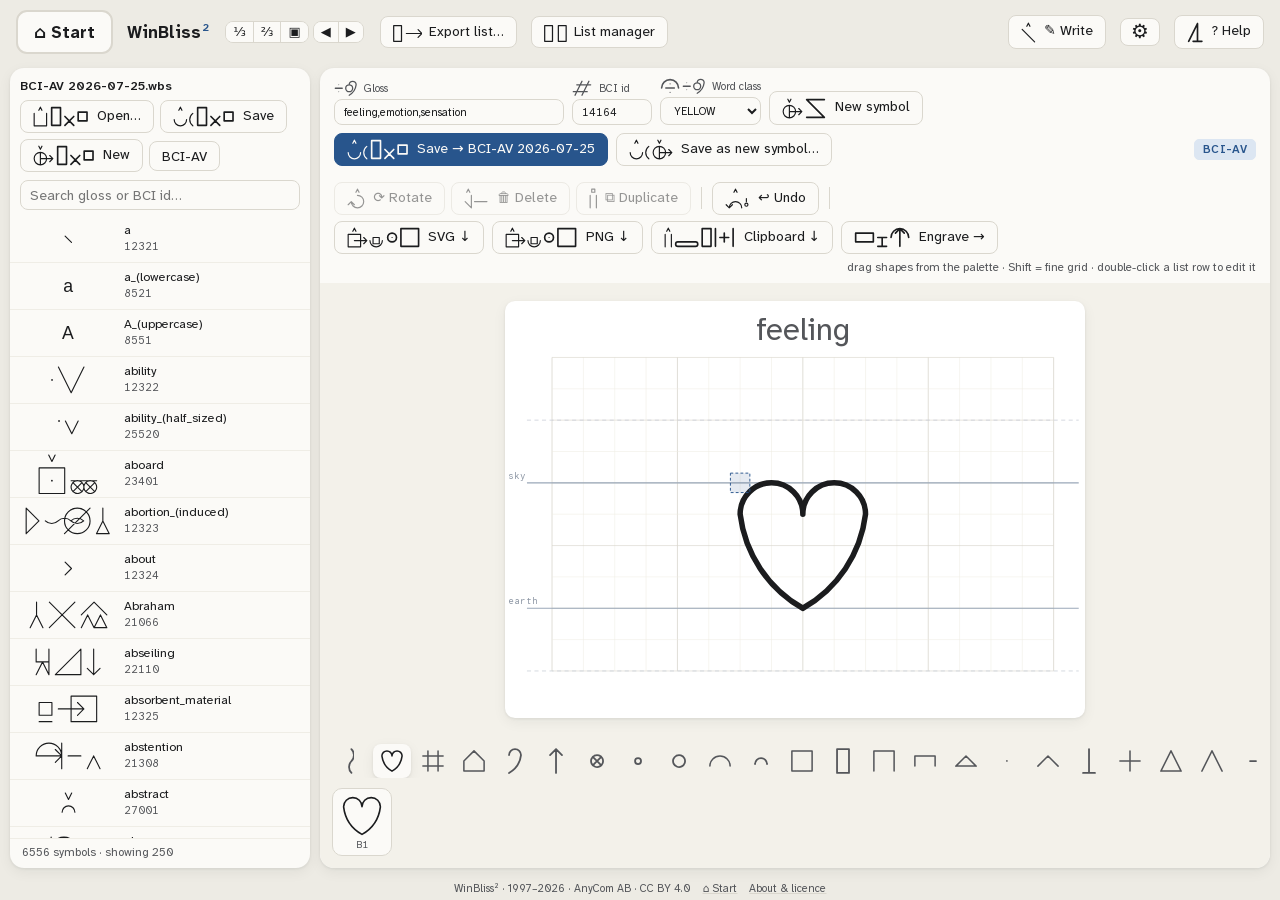
==== commit e441cfb5: "Större ⌂ Start-knapp i alla verktyg, ⚙ utan blissymbol ⌂ Start är nu en större knapp (minst 44 px hö" ====
--- a/workbench/index.html
+++ b/workbench/index.html
@@ -52,8 +52,9 @@
 .mono{font-family:'Atkinson Hyperlegible Mono',ui-monospace,Menlo,monospace}
 
 header{display:flex;align-items:center;gap:14px;padding:10px 16px 4px;flex:none}
-#homeLink{color:var(--dim);text-decoration:none;font-size:13.5px;border:1px solid var(--rule);
-  border-radius:9px;padding:5px 9px;background:var(--panel);white-space:nowrap}
+/* ⌂ Start bigger (Håkan, 2026-11-26): an easy target, as in every part (css/wb-base.css) */
+#homeLink{display:inline-flex;align-items:center;gap:6px;min-height:44px;padding:8px 16px;flex:none;color:var(--ink);text-decoration:none;
+  font-size:17px;font-weight:700;border:2px solid var(--rule);border-radius:11px;background:var(--panel);white-space:nowrap}
 #homeLink:hover{border-color:var(--accent);color:var(--accent)}
 header button{white-space:nowrap}
 header #btnSettings{font-size:20px;line-height:1;padding:2px 10px 4px}
@@ -730,7 +731,6 @@
 <script src="js/shared/pwa.js"></script>
 <script src="js/shared/window.js"></script>
 <script src="js/shared/speak.js"></script>
-<script src="js/shared/hovertal.js"></script>
 <script src="js/shared/wbs.js"></script>
 <script src="js/engine/bliss-shapes.js"></script>
 <script src="js/engine/bliss-engine.js"></script>
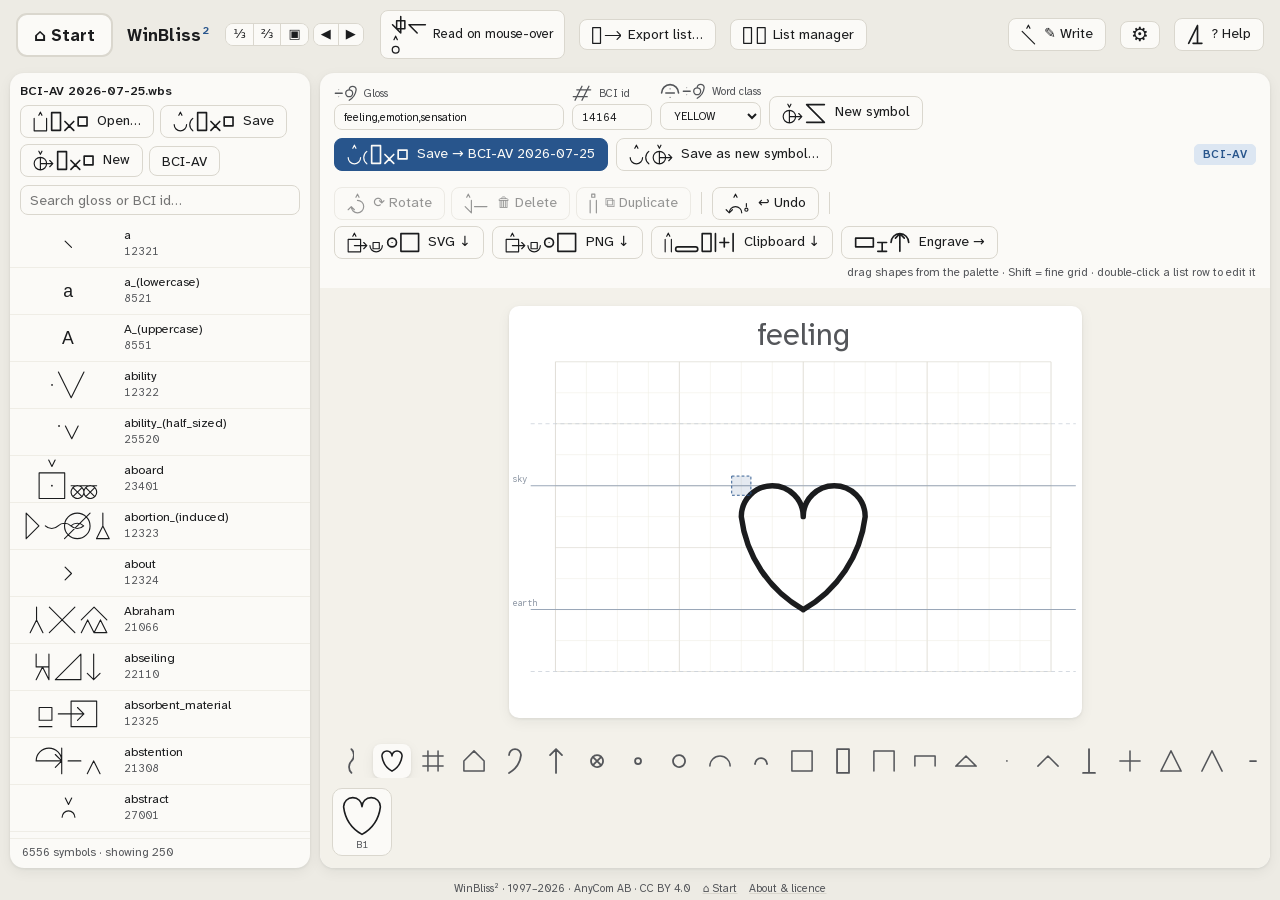
==== commit 49821607: "Merge origin/main into feat/hovertal # Conflicts: #	tests/run.js #	workbench/almanacka.html #	workbe" ====
--- a/workbench/index.html
+++ b/workbench/index.html
@@ -731,6 +731,7 @@
 <script src="js/shared/pwa.js"></script>
 <script src="js/shared/window.js"></script>
 <script src="js/shared/speak.js"></script>
+<script src="js/shared/hovertal.js"></script>
 <script src="js/shared/wbs.js"></script>
 <script src="js/engine/bliss-shapes.js"></script>
 <script src="js/engine/bliss-engine.js"></script>
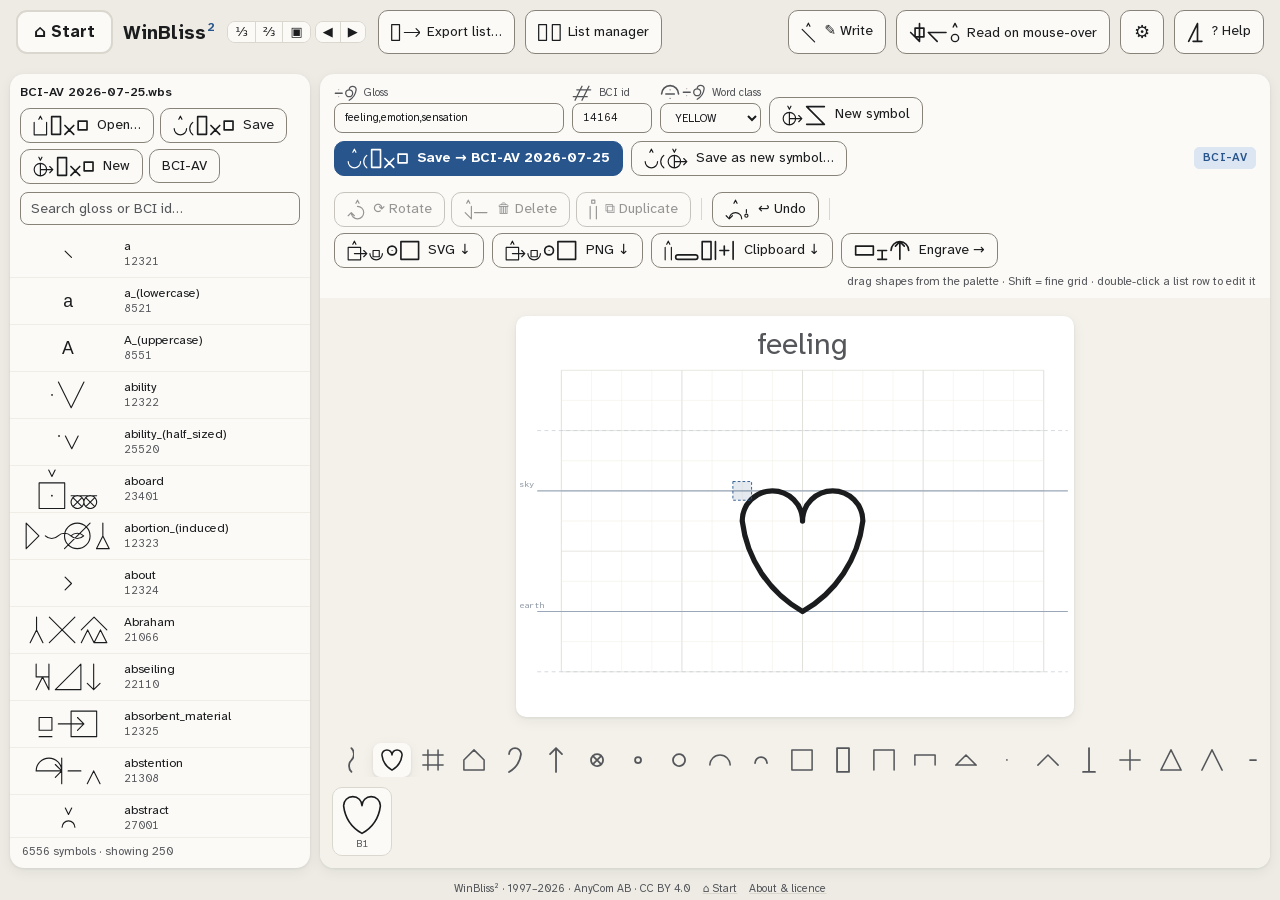
==== commit dc7d4128: "Ett gemensamt formspråk: knappar, fält och sidhuvud i alla verktyg Steg 1 av den nya designen. css/w" ====
--- a/workbench/index.html
+++ b/workbench/index.html
@@ -10,6 +10,7 @@
 <meta name="robots" content="noindex, nofollow"><!-- beta: remove at public launch -->
 <meta name="viewport" content="width=device-width, initial-scale=1">
 <link rel="stylesheet" href="css/wb-fonts.css">
+<link rel="stylesheet" href="css/wb-base.css">
 <style>
 :root{
   --ground:#EDEBE4; --panel:#FBFAF7; --panel-2:#F3F1EA; --ink:#1B1C1E; --dim:#54565A;
@@ -38,14 +39,7 @@
 html,body{height:100%}
 body{margin:0;font-family:'Atkinson Hyperlegible Next','Atkinson Hyperlegible',system-ui,sans-serif;
   font-size:14px;color:var(--ink);background:var(--ground);display:flex;flex-direction:column;}
-button{font:inherit;color:var(--ink);background:var(--panel);border:1px solid var(--rule);
-  border-radius:8px;padding:5px 12px;cursor:pointer;}
-button:hover{border-color:var(--accent);color:var(--accent)}
-button.primary{background:var(--accent);border-color:var(--accent);color:var(--panel)}
-button.primary:hover{color:var(--panel);filter:brightness(1.08)}
 button:disabled{opacity:.45;cursor:default;pointer-events:none}
-input,select{font:inherit;color:var(--ink);padding:5px 9px;border:1px solid var(--rule);
-  border-radius:8px;background:var(--panel)}
 input:focus,select:focus,button:focus-visible{outline:2px solid var(--accent);outline-offset:1px}
 /* links and role="button" get the same visible ring as buttons (2026-11-12) */
 a:focus-visible,textarea:focus-visible,[role="button"]:focus-visible,[tabindex]:not(#stage *):focus-visible{outline:2px solid var(--accent);outline-offset:2px}
--- a/workbench/css/wb-base.css
+++ b/workbench/css/wb-base.css
@@ -0,0 +1,99 @@
+/* WinBliss² — the suite's shared palette and base rules (start page, Bildspel,
+   Gissa, Formfamiljer, Gravyrkort). The editor (index.html) keeps its own,
+   richer palette. A page's own <style> comes after this file and adds to it.
+   Dark mode follows the system, and an explicit data-theme on <html> (as the
+   claude.ai viewer sets it) wins in both directions. */
+:root{
+  --ink:#1B1B1D; --dim:#5E5E63; --panel:#FFFFFF; --panel-2:#F4F3EF; --bg:#ECEBE6;
+  --accent:#28558C; --accent-soft:#DCE6F2; --rule:#DAD7CE; --sel:#B4436C; --ok:#2E7D46;
+  --stage:#FFFFFF; --on-accent:#FFFFFF; --line:#878379;
+}
+@media (prefers-color-scheme: dark){:root:not([data-theme="light"]){
+  --ink:#ECECEE; --dim:#9A9AA2; --panel:#1F2023; --panel-2:#26282A; --bg:#17181B;
+  --accent:#7FA8DB; --accent-soft:#223146; --rule:#33363B; --sel:#E0759E; --ok:#6FBF8A;
+  --stage:#17181B; --on-accent:#17181B; --line:#73777F;
+  color-scheme:dark;
+}}
+:root[data-theme="dark"]{
+  --ink:#ECECEE; --dim:#9A9AA2; --panel:#1F2023; --panel-2:#26282A; --bg:#17181B;
+  --accent:#7FA8DB; --accent-soft:#223146; --rule:#33363B; --sel:#E0759E; --ok:#6FBF8A;
+  --stage:#17181B; --on-accent:#17181B; --line:#73777F;
+  color-scheme:dark;
+}
+*{box-sizing:border-box;margin:0}
+/* Keyboard focus that can be seen (2026-11-12): a clear ring on everything that
+   takes focus — links, buttons, fields, role="button" — in every part. --dim is
+   darker for 4.5:1 on --bg, and --on-accent is the text on an accent-coloured
+   button (white is 2.5:1 on the light blue of dark mode). */
+:focus-visible{outline:3px solid var(--accent);outline-offset:2px}
+/* the ⌂ Start link in every part's header */
+.homeLink{color:var(--dim);text-decoration:none;font-size:13.5px;border:1px solid var(--rule);border-radius:9px;padding:4px 9px;background:var(--panel)}
+/* ⌂ Start bigger in every part (Håkan, 2026-11-26): an easy target, also for the eyes and a switch */
+body > header .homeLink,body > header #homeLink{display:inline-flex;align-items:center;gap:6px;min-height:44px;padding:8px 16px;
+  font-size:17px;font-weight:700;color:var(--ink);border-width:2px;border-radius:11px;flex:none;white-space:nowrap}
+.homeLink:hover{border-color:var(--accent);color:var(--accent)}
+
+/* ===================== the shared look (2026-11-26) =====================
+   One calm, modern way to look and behave for every part: the same sizes, the
+   same buttons, the same top bar. Element rules sit in :where() (no weight), so
+   a part's own rules always win; the classes are the shared components.
+   Targets are at least 44 px where they matter (top bar, primary actions);
+   control edges are --line (3:1 on every background, light and dark). */
+:root{
+  --s1:4px; --s2:8px; --s3:12px; --s4:16px; --s5:24px;
+  --r1:8px; --r2:12px; --r3:16px;
+  --target:44px;
+  --font:"Atkinson Hyperlegible Next","Atkinson Hyperlegible",system-ui,sans-serif;
+  --shadow-1:0 1px 2px rgba(0,0,0,.06),0 1px 3px rgba(0,0,0,.08);
+  --shadow-2:0 6px 20px rgba(0,0,0,.14);
+  --ease:.14s ease;
+}
+:where(body){font-family:var(--font);background:var(--bg);color:var(--ink);line-height:1.4;-webkit-font-smoothing:antialiased}
+
+/* ---- buttons: the same everywhere ---- */
+:where(button){font:inherit;color:var(--ink);background:var(--panel);border:1px solid var(--line,var(--rule));border-radius:10px;
+  padding:6px 12px;cursor:pointer;transition:background-color var(--ease),border-color var(--ease),box-shadow var(--ease),color var(--ease)}
+:where(button):hover{border-color:var(--accent);background:color-mix(in srgb,var(--accent) 7%,var(--panel))}
+:where(button):active{transform:translateY(1px)}
+:where(button):disabled{opacity:.45;cursor:default;transform:none}
+:where(button):disabled:hover{border-color:var(--line,var(--rule));background:var(--panel)}
+/* on/off and chosen: filled with the accent */
+:where(button[aria-pressed="true"]){background:var(--accent);border-color:var(--accent);color:var(--on-accent,#fff)}
+:where(button[aria-pressed="true"]):hover{background:color-mix(in srgb,var(--accent) 88%,var(--ink))}
+/* the one main action of a view */
+.primary{background:var(--accent);border-color:var(--accent);color:var(--on-accent,#fff);font-weight:700}
+.primary:hover{background:color-mix(in srgb,var(--accent) 88%,var(--ink));border-color:color-mix(in srgb,var(--accent) 88%,var(--ink))}
+/* a quiet action: no frame until pointed at */
+.quiet{background:transparent;border-color:transparent}
+.quiet:hover{background:color-mix(in srgb,var(--accent) 8%,transparent);border-color:var(--line,var(--rule))}
+/* a row of choices that belong together: one is chosen (aria-pressed) */
+.seg{display:inline-flex;flex-wrap:wrap;gap:var(--s1);padding:3px;border-radius:var(--r2);background:var(--panel-2);border:1px solid var(--rule)}
+.seg > button{border-color:transparent;background:transparent;min-height:38px}
+.seg > button[aria-pressed="true"]{background:var(--accent);color:var(--on-accent,#fff);box-shadow:var(--shadow-1)}
+@media (prefers-reduced-motion: reduce){:where(button){transition:none}:where(button):active{transform:none}}
+
+/* ---- fields ---- */
+:where(input[type=text],input[type=search],input[type=number],input:not([type]),select,textarea){font:inherit;color:var(--ink);
+  background:var(--panel);border:1px solid var(--line,var(--rule));border-radius:var(--r1);padding:6px 10px}
+:where(input[type=text],input[type=search],input[type=number],input:not([type]),select,textarea):hover{border-color:var(--accent)}
+:where(input[type=checkbox],input[type=radio],input[type=range]){accent-color:var(--accent)}
+:where(input[type=checkbox],input[type=radio]){width:20px;height:20px}
+::placeholder{color:var(--dim);opacity:1}
+
+/* ---- panels: a card with a heading, and a part that folds ---- */
+.panel{background:var(--panel);border:1px solid var(--rule);border-radius:var(--r3);box-shadow:var(--shadow-1)}
+
+/* ---- the top bar, the same in every part ----
+   [⌂ Start] [name · Bliss / what it is] [⅓ ⅔ ▣ ◀ ▶] ……… [the part's own] [Läs vid muspekare] [⚙] [? Hjälp] */
+body > header:not(.hero){display:flex;align-items:center;flex-wrap:wrap;gap:var(--s2) 10px;padding:10px 16px;min-height:64px}
+/* the right end stays at the right, also when a narrow window puts it on a row of its own */
+body > header .wbHoverBtn{margin-left:auto}
+body > header:not(.hero) h1{font-size:20px;line-height:1.15;font-weight:700;white-space:nowrap;margin:0}
+body > header:not(.hero)[hidden]{display:none}
+body > header .grow{flex:1 1 0;min-width:0}
+/* the name and, small under it, what the part is for — never a row of its own */
+.wbTitle{display:flex;flex-direction:column;justify-content:center;min-width:0;flex:0 1 auto}
+.wbTitle .sub{display:block;font-size:12.5px;line-height:1.3;color:var(--dim);white-space:nowrap;overflow:hidden;text-overflow:ellipsis;max-width:44ch}
+/* the top bar's buttons are big enough for the eyes and a switch */
+body > header > button,body > header .tools > button{min-height:var(--target)}
+body > header #btnSettings{min-width:var(--target);font-size:18px;padding:6px 10px}
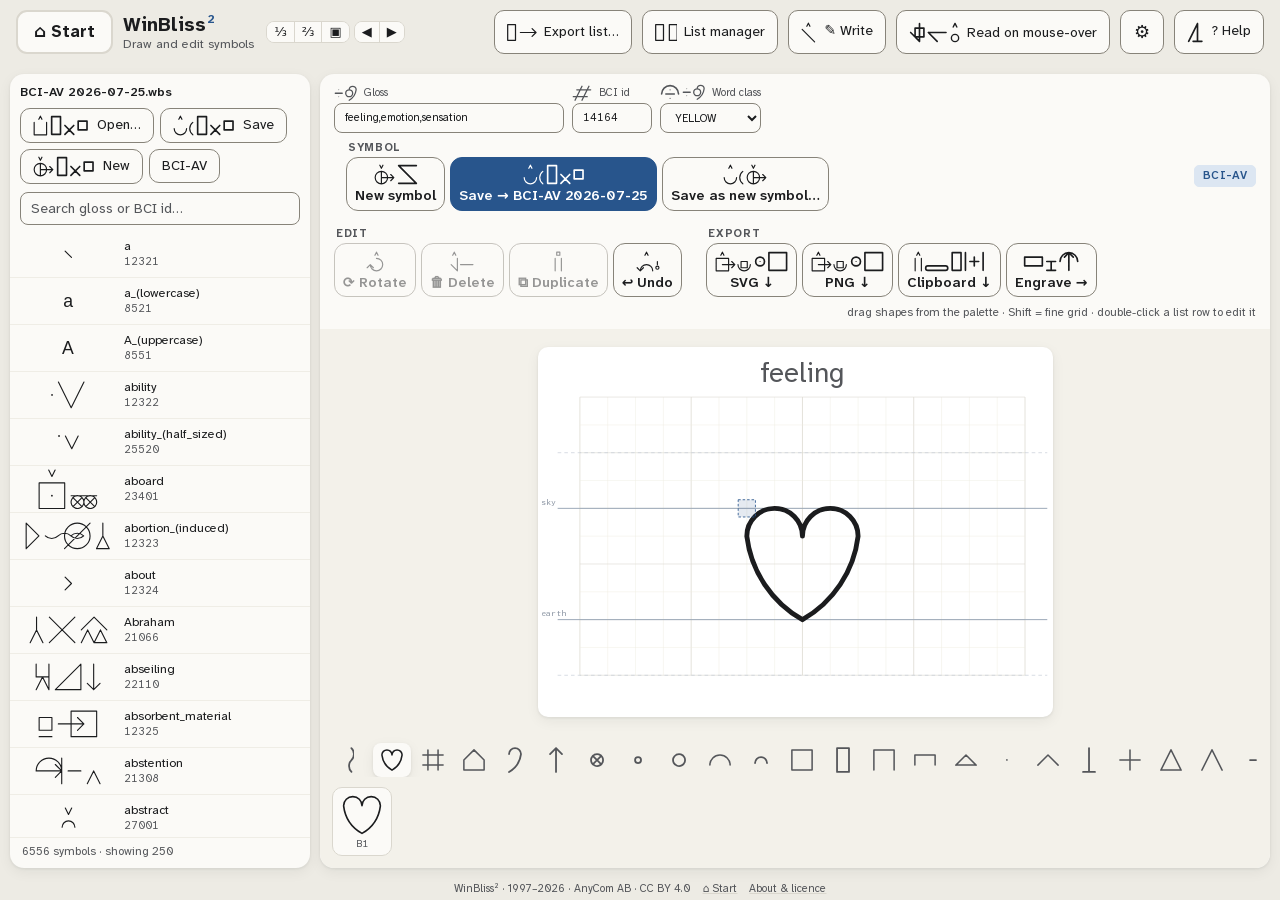
==== commit b26cc94e: "Design step 2a: Skriv and Editera in the shared look Skriv: Diktera and Läs upp are the main actions" ====
--- a/workbench/index.html
+++ b/workbench/index.html
@@ -54,8 +54,8 @@
 header #btnSettings{font-size:20px;line-height:1;padding:2px 10px 4px}
 header h1{font-size:17px;margin:0;font-weight:700}
 header h1 sup{color:var(--accent);font-size:.62em;font-weight:700;vertical-align:super;margin-left:1px}
-header .sub{color:var(--dim);font-size:12px}
-header .spacer{flex:1}
+/* the line under the name says which view is open */
+#subWrite{display:none} body.writing #subWrite{display:inline} body.writing #subEdit{display:none}
 #status{font-size:12px;color:var(--dim)}
 
 main{flex:1;display:flex;min-height:0;gap:10px;padding:10px}
@@ -94,8 +94,19 @@
 #stageWrap{position:relative;flex:1;overflow:auto;background:var(--panel-2);
   display:flex;align-items:flex-start;justify-content:center;padding:18px;min-height:250px}
 #stage{background:var(--stage);border-radius:10px;box-shadow:var(--shadow);touch-action:none}
-#edTools{display:flex;gap:6px;align-items:center;padding:8px 14px;flex-wrap:wrap}
-#edTools .sep{width:1px;height:22px;background:var(--rule);margin:0 4px}
+#edTools{display:flex;gap:var(--s2) var(--s5);align-items:flex-end;padding:8px 14px;flex-wrap:wrap}
+#edTools .sep{width:1px;height:22px;background:var(--rule);margin:0 4px;align-self:center}
+/* named groups of buttons, in Editera and Skriv (2026-11-26): a small name over
+   each group, the same buttons in every group, the groups apart by a clear gap */
+.tGroup{display:flex;flex-direction:column;gap:3px;min-width:0}
+.tLbl{font-size:11px;line-height:1.2;font-weight:700;letter-spacing:.06em;text-transform:uppercase;color:var(--dim);padding-left:2px;white-space:nowrap}
+.tBtns{display:flex;gap:5px;flex-wrap:wrap;align-items:center}
+/* the symbol over the word, as Memory's buttons with pictures (2026-11-26): narrow
+   enough that the groups share a row on a laptop screen, big enough to hit */
+.tBtns > button{display:inline-flex;flex-direction:column;align-items:center;justify-content:center;gap:3px;white-space:nowrap;flex:none;
+  min-height:54px;min-width:64px;padding:5px 8px 4px;line-height:1.1;font-weight:600;border-radius:var(--r2)}
+.tBtns > button > .wbi{margin-right:0}
+#edMeta .tGroup{margin-left:var(--s3)}
 #edTools .inline{display:flex;align-items:center;gap:5px;font-size:12px;color:var(--dim)}
 #edTools input[type=color]{padding:0;width:30px;height:26px;border-radius:6px;cursor:pointer}
 #btnInkReset{padding:3px 8px;font-size:11.5px}
@@ -192,6 +203,7 @@
 body.embed #wSettings{display:inline-block}
 #wHelp{display:none} body.embed #wHelp{display:inline-block}
 #edBackWrite,#edBackSep{display:none}
+#edBackWrite{min-height:40px;font-weight:700}
 body.embed #edBackWrite{display:inline-block} body.embed #edBackSep{display:inline-block}
 body.embed main{padding:4px;gap:4px}
 body.embed #wTools{padding:4px 8px}
@@ -200,11 +212,12 @@
    2026-09-09) — the header shows only what serves the writing */
 body.writing #btnExportList,body.writing #btnManager{display:none}
 /* quick toggles in the header (PeO 2026-09-09): visible in Write mode only —
-   pressed = the surface is shown, released = switched off */
-.wToggle{display:none;font-size:12.5px;padding:5px 10px}
-body.writing .wToggle{display:inline-block}
-.wToggle.on{background:var(--accent-soft);border-color:var(--accent);color:var(--ink)}
-.wToggle:not(.on){opacity:.6;text-decoration:line-through}
+   pressed = the surface is shown (filled, css/wb-base.css .seg), released =
+   switched off. One .seg group since 2026-11-26; no faded or struck-through
+   text, so the off state keeps its contrast too. */
+#wtSeg{display:none}
+body.writing #wtSeg{display:inline-flex}
+.wToggle{white-space:nowrap;padding:5px 12px}
 .wAddBtn{display:none}
 body.writing .wAddBtn{display:inline-block}
 
@@ -258,7 +271,15 @@
 body.writing #editor{display:none}
 #wInputRow{display:flex;gap:8px;padding:12px 14px 8px}
 #wInput{flex:1;font-size:15px;font:inherit;resize:vertical;min-height:38px;padding:8px 10px;border:1px solid var(--rule);border-radius:8px;background:var(--panel);color:var(--ink)}
-#wMic{font-size:17px;line-height:1}
+#wMic{line-height:1}
+/* beside the text field (2026-11-26): Diktera and Läs upp are the clear main
+   actions; Formfamiljer, Rensa and ⚙ are quiet (css/wb-base.css .quiet). They
+   move as one block: on a narrow window the block goes under the text field. */
+#wInActs{display:flex;flex-wrap:wrap;gap:6px;align-items:center;align-content:flex-start;flex:0 1 auto;min-width:0}
+#wInActs > button{white-space:nowrap;min-height:var(--target)}
+.wMain{font-weight:700;background:var(--accent-soft);border:2px solid var(--accent);padding:6px 14px}
+.wMain:hover{background:color-mix(in srgb,var(--accent) 22%,var(--panel));border-color:var(--accent)}
+#wInActs > .quiet{padding:6px 9px}
 /* Narrow window — a third of the screen (the ⅓ button) or zoomed in
    (2026-11-12): the list and the writing surface stack instead of sharing the
    width, which left the text field 22 px wide at 640 px; the buttons beside
@@ -275,7 +296,7 @@
    A text field cannot colour single words, so the text is drawn again in a layer
    behind it (#wInMarks) and the field's own letters are made see-through — only
    once the layer is in place (.marked), so the text never disappears. */
-#wInBox{flex:1 1 220px;position:relative;display:flex;min-width:0}
+#wInBox{flex:1 1 300px;position:relative;display:flex;min-width:0}
 #wInBox > #wInput{flex:1;min-width:0;position:relative;z-index:1}
 #wInMarks{position:absolute;pointer-events:none;overflow:hidden;white-space:pre-wrap;overflow-wrap:break-word;word-break:normal;
   color:var(--ink);box-sizing:border-box;display:none}
@@ -304,6 +325,8 @@
   body.writing #wPreviewWrap{min-height:240px}
   /* the header buttons (Skriv, ⚙, ?) wrap to a second row instead of going off screen */
   header{flex-wrap:wrap;row-gap:6px}
+  /* a long button name (Spara → the list's name) wraps instead of being cut off */
+  .tBtns > button{white-space:normal;max-width:100%;text-align:center}
 }
 /* live recording state: unmistakably red and pulsing (steady red when the
    user prefers reduced motion) */
@@ -339,8 +362,9 @@
 /* the writing surface is a full-width PAGE, not a floating card — lines start
    at the left margin like a document (PeO 2026-09-09) */
 #wPreview{background:var(--stage);border-radius:10px;box-shadow:var(--shadow);padding:16px 26px;width:100%;margin:auto}
-#wTools{display:flex;gap:8px;align-items:center;padding:8px 14px}
-#wHint{font-size:11.5px;color:var(--dim);margin-left:auto}
+/* the tools under the page: Dokument · Dela · Skicka till (2026-11-26) */
+#wTools{display:flex;gap:var(--s2) var(--s5);align-items:flex-end;flex-wrap:wrap;padding:8px 14px 10px;border-top:1px solid var(--rule-soft)}
+#wHint{font-size:11.5px;color:var(--dim);margin-left:auto;flex:1 1 14em;text-align:right;align-self:center}
 .bIcon{margin-right:7px;display:inline-block;line-height:0;vertical-align:middle}
 .bIcon:empty{display:none}
 .bIcon svg{height:17px;width:auto;vertical-align:middle}
@@ -380,13 +404,17 @@
   <!-- the same visible way home as the other parts (PeO, 2026-09-25); the footer
        link stays for whoever looks there. Hidden in embed mode with the header. -->
   <a id="homeLink" href="start.html" title="To the start page">⌂ Start</a>
-  <h1>WinBliss<sup>2</sup></h1>
+  <!-- the name and, small under it, which view is open (the shared top bar, 2026-11-26) -->
+  <div class="wbTitle"><h1>WinBliss<sup>2</sup></h1><span class="sub"><span id="subWrite">Write in Bliss</span><span id="subEdit">Draw and edit symbols</span></span></div>
+  <span class="grow"></span>
   <button id="btnExportList"><span class="bIcon"></span>Export list…</button>
   <button id="btnManager"><span class="bIcon"></span>List manager</button>
-  <button id="wtList" class="wToggle" title="Show or hide the word list" aria-pressed="true">List</button>
-  <button id="wtChips" class="wToggle" title="Show or hide the word alternatives" aria-pressed="true">Words</button>
-  <button id="wtChooser" class="wToggle" title="Show or hide the form row" aria-pressed="true">Forms</button>
-  <span class="spacer"></span>
+  <!-- Skriv: what the writing surface shows, one row of on/off choices (pressed = shown) -->
+  <span id="wtSeg" class="seg" role="group" aria-label="Show">
+    <button id="wtList" class="wToggle" title="Show or hide the word list" aria-pressed="true">List</button>
+    <button id="wtChips" class="wToggle" title="Show or hide the word alternatives" aria-pressed="true">Words</button>
+    <button id="wtChooser" class="wToggle" title="Show or hide the form row" aria-pressed="true">Forms</button>
+  </span>
   <button id="btnWrite">✎ Write</button>
   <button id="btnSettings" title="Settings" aria-label="Settings">⚙</button>
   <button id="btnHelp" title="Help & keyboard shortcuts (?)" aria-label="Help and keyboard shortcuts">? Help</button>
@@ -416,14 +444,18 @@
   <section id="writeView" aria-label="Write in Bliss" data-drop="Drop the PDF from BlissOnline, or a WinBliss document, here">
     <div id="wInputRow">
       <div id="wInBox"><div id="wInMarks" aria-hidden="true"></div><textarea id="wInput" rows="2" placeholder="Write — every word becomes Bliss; new line = new line…" autocomplete="off"></textarea></div>
-      <button id="wMic" title="Dictate" aria-label="Dictate">🎤</button>
-      <button id="wAI" title="Let AI interpret the sentence into Bliss grammar — every choice stays editable" style="display:none">✨ Interpret</button>
-      <button id="wSpeak" title="Read the text aloud (click again to stop)">🔊 Read aloud</button>
-      <button id="wFam" title="Fetch a word from Form families without leaving Write">⬡ Form families…</button>
-      <button id="wClear">Clear</button>
-      <button id="wSettings" title="Settings" aria-label="Settings">⚙</button>
-      <!-- the header (and its ? Help) is hidden when embedded: help in the tools row instead -->
-      <button id="wHelp" title="Help: all keyboard shortcuts">? Help</button>
+      <!-- the two main actions beside the text, then the quieter ones (2026-11-26);
+           the buttons move as one block, so none is left alone on a row -->
+      <div id="wInActs">
+        <button id="wMic" class="wMain" title="Dictate" aria-label="Dictate">🎤 Dictate</button>
+        <button id="wAI" title="Let AI interpret the sentence into Bliss grammar — every choice stays editable" style="display:none">✨ Interpret</button>
+        <button id="wSpeak" class="wMain" title="Read the text aloud (click again to stop)">🔊 Read aloud</button>
+        <button id="wFam" class="quiet" title="Fetch a word from Form families without leaving Write">⬡ Form families…</button>
+        <button id="wClear" class="quiet">Clear</button>
+        <button id="wSettings" class="quiet" title="Settings" aria-label="Settings">⚙</button>
+        <!-- the header (and its ? Help) is hidden when embedded: help in the tools row instead -->
+        <button id="wHelp" class="quiet" title="Help: all keyboard shortcuts">? Help</button>
+      </div>
     </div>
     <!-- the words that got no symbol, one at a time (2026-11-26): each opens its choices -->
     <div id="wNoSymBar" role="group" aria-labelledby="wNoSymCount" hidden>
@@ -434,24 +466,33 @@
     <div id="wChips" role="group" aria-label="Sentence words"></div>
     <div id="wChooser" hidden></div>
     <div id="wPreviewWrap"><div id="wPreview"></div></div>
+    <!-- the tools under the page, in named groups (2026-11-26): the small visible
+         name is for the eye, the group's aria-label for a screen reader -->
     <div id="wTools">
-      <span class="saveGroup">
-        <button id="wOpenDoc">Open…</button>
-        <button id="wSaveDoc">Save ↓</button>
-      </span>
-      <span class="sep" style="width:1px;height:22px;background:var(--rule)"></span>
-      <span class="saveGroup">
-        <button id="wSVG">SVG ↓</button>
-        <button id="wPNG">PNG ↓</button>
-        <button id="wDoc">Word ↓</button>
-        <button id="wPrint">PDF…</button>
-        <button id="wClip">Clipboard ↓</button>
-      </span>
-      <span class="sep" style="width:1px;height:22px;background:var(--rule)"></span>
-      <span class="saveGroup">
-        <button id="wToShow" title="The text as a new slide in Slideshow">→ Slideshow</button>
-        <button id="wToTag" title="The symbols onto an engraving tag">→ Engraving tag</button>
-      </span>
+      <div class="tGroup" id="wgDoc" role="group" aria-label="Document">
+        <span class="tLbl" id="wgDocL" aria-hidden="true">Document</span>
+        <div class="tBtns">
+          <button id="wOpenDoc">Open…</button>
+          <button id="wSaveDoc">Save ↓</button>
+        </div>
+      </div>
+      <div class="tGroup" id="wgShare" role="group" aria-label="Share">
+        <span class="tLbl" id="wgShareL" aria-hidden="true">Share</span>
+        <div class="tBtns">
+          <button id="wPrint">PDF…</button>
+          <button id="wDoc">Word ↓</button>
+          <button id="wPNG">PNG ↓</button>
+          <button id="wSVG">SVG ↓</button>
+          <button id="wClip">Clipboard ↓</button>
+        </div>
+      </div>
+      <div class="tGroup" id="wgSend" role="group" aria-label="Send to">
+        <span class="tLbl" id="wgSendL" aria-hidden="true">Send to</span>
+        <div class="tBtns">
+          <button id="wToShow" title="The text as a new slide in Slideshow">→ Slideshow</button>
+          <button id="wToTag" title="The symbols onto an engraving tag">→ Engraving tag</button>
+        </div>
+      </div>
       <span id="wHint">every word can be adjusted — click it · unmatched words become text, or new symbols of your own</span>
     </div>
   </section>
@@ -478,12 +519,17 @@
         <option>YELLOW</option><option>RED</option><option>GREEN</option>
         <option>BLUE</option><option>WHITE</option><option>GRAY</option></select></label>
       <label style="display:none">Origin <input id="country" value="SWE"></label>
-      <button id="btnNewSym">New symbol</button>
-      <span class="saveGroup">
-        <button id="btnAddToList" class="primary">Save to list</button>
-        <button id="btnAddToListB" class="primary" style="display:none"></button>
-        <button id="btnSaveAsNew" title="Save the drawing as a new symbol with its own id — the symbol it was made from stays as it was">Save as new symbol…</button>
-      </span>
+      <!-- the toolbar in named groups (2026-11-26): Symbol beside its name and id,
+           then Edit and Export on the row under it; the save is the one primary -->
+      <div class="tGroup" id="edgSym" role="group" aria-label="Symbol">
+        <span class="tLbl" id="edgSymL" aria-hidden="true">Symbol</span>
+        <div class="tBtns">
+          <button id="btnNewSym">New symbol</button>
+          <button id="btnAddToList" class="primary">Save to list</button>
+          <button id="btnAddToListB" class="primary" style="display:none"></button>
+          <button id="btnSaveAsNew" title="Save the drawing as a new symbol with its own id — the symbol it was made from stays as it was">Save as new symbol…</button>
+        </div>
+      </div>
       <span id="edStdBadge"></span>
     </div>
     <!-- Toolbar ABOVE the canvas (PeO, 2026-08-25): tab order runs
@@ -491,20 +537,26 @@
          shapes and the palette never crosses the whole toolbar. -->
     <div id="edTools">
       <!-- embed mode hides the header, so "open in editor" needs a way back (Håkan, 2026-09-24) -->
-      <button id="edBackWrite" class="primary">← Write</button>
+      <button id="edBackWrite">← Write</button>
       <span class="sep" id="edBackSep"></span>
-      <button id="btnRotate" title="R">⟳ Rotate</button>
-      <button id="btnDelete" title="Delete/Backspace">🗑 Delete</button>
-      <button id="btnDup" title="D">⧉ Duplicate</button>
-      <span class="sep"></span>
-      <button id="btnUndo" title="Cmd/Ctrl+Z">↩ Undo</button>
-      <span class="sep"></span>
-      <span class="saveGroup">
-        <button id="btnExportSVG">SVG ↓</button>
-        <button id="btnExportPNG">PNG ↓</button>
-        <button id="btnCopyClip">Clipboard ↓</button>
-        <button id="btnGravyr" title="Open the symbol on an engraving tag">Engrave →</button>
-      </span>
+      <div class="tGroup" id="edgEdit" role="group" aria-label="Edit">
+        <span class="tLbl" id="edgEditL" aria-hidden="true">Edit</span>
+        <div class="tBtns">
+          <button id="btnRotate" title="R">⟳ Rotate</button>
+          <button id="btnDelete" title="Delete/Backspace">🗑 Delete</button>
+          <button id="btnDup" title="D">⧉ Duplicate</button>
+          <button id="btnUndo" title="Cmd/Ctrl+Z">↩ Undo</button>
+        </div>
+      </div>
+      <div class="tGroup" id="edgExport" role="group" aria-label="Export">
+        <span class="tLbl" id="edgExportL" aria-hidden="true">Export</span>
+        <div class="tBtns">
+          <button id="btnExportSVG">SVG ↓</button>
+          <button id="btnExportPNG">PNG ↓</button>
+          <button id="btnCopyClip">Clipboard ↓</button>
+          <button id="btnGravyr" title="Open the symbol on an engraving tag">Engrave →</button>
+        </div>
+      </div>
       <span id="hint">drag shapes from the palette · Shift = fine grid · double-click a list row to edit it</span>
     </div>
     <div id="stageWrap"><svg id="stage" tabindex="0" aria-label="Editing canvas"></svg></div>
